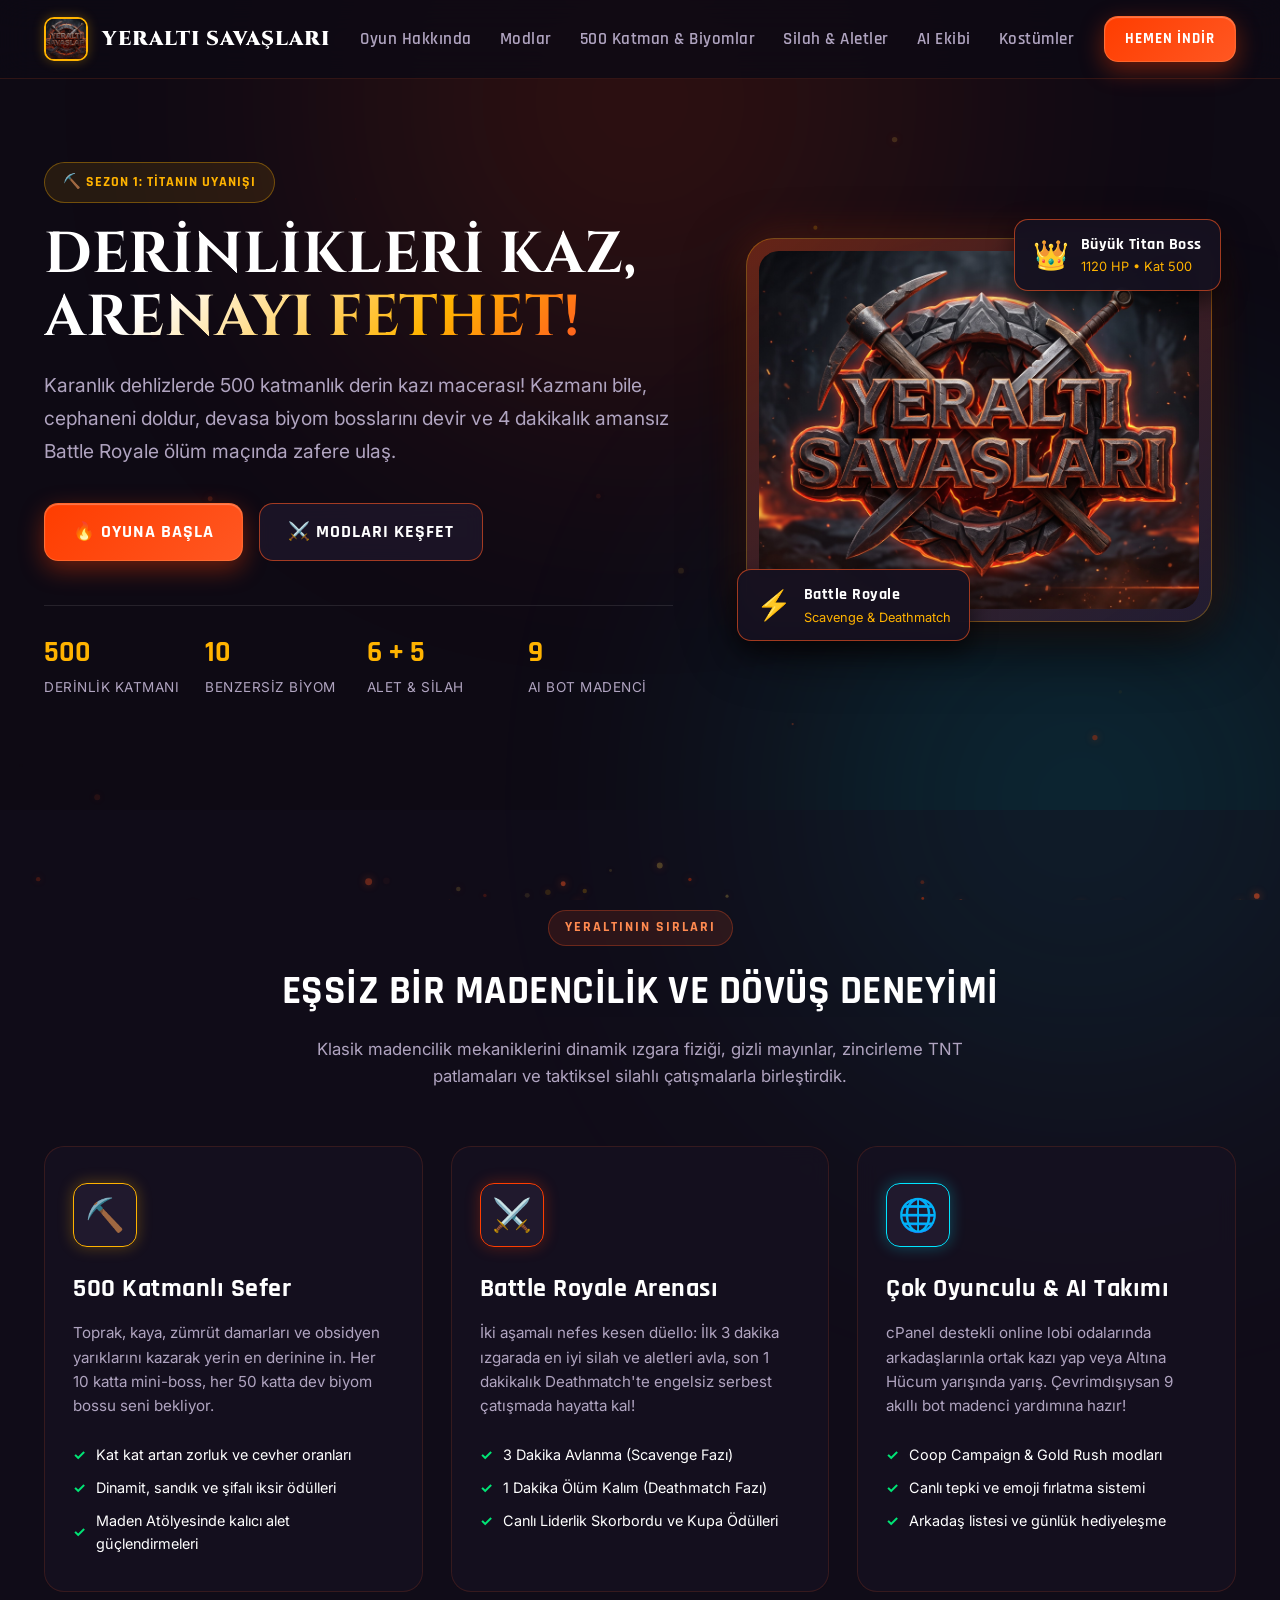
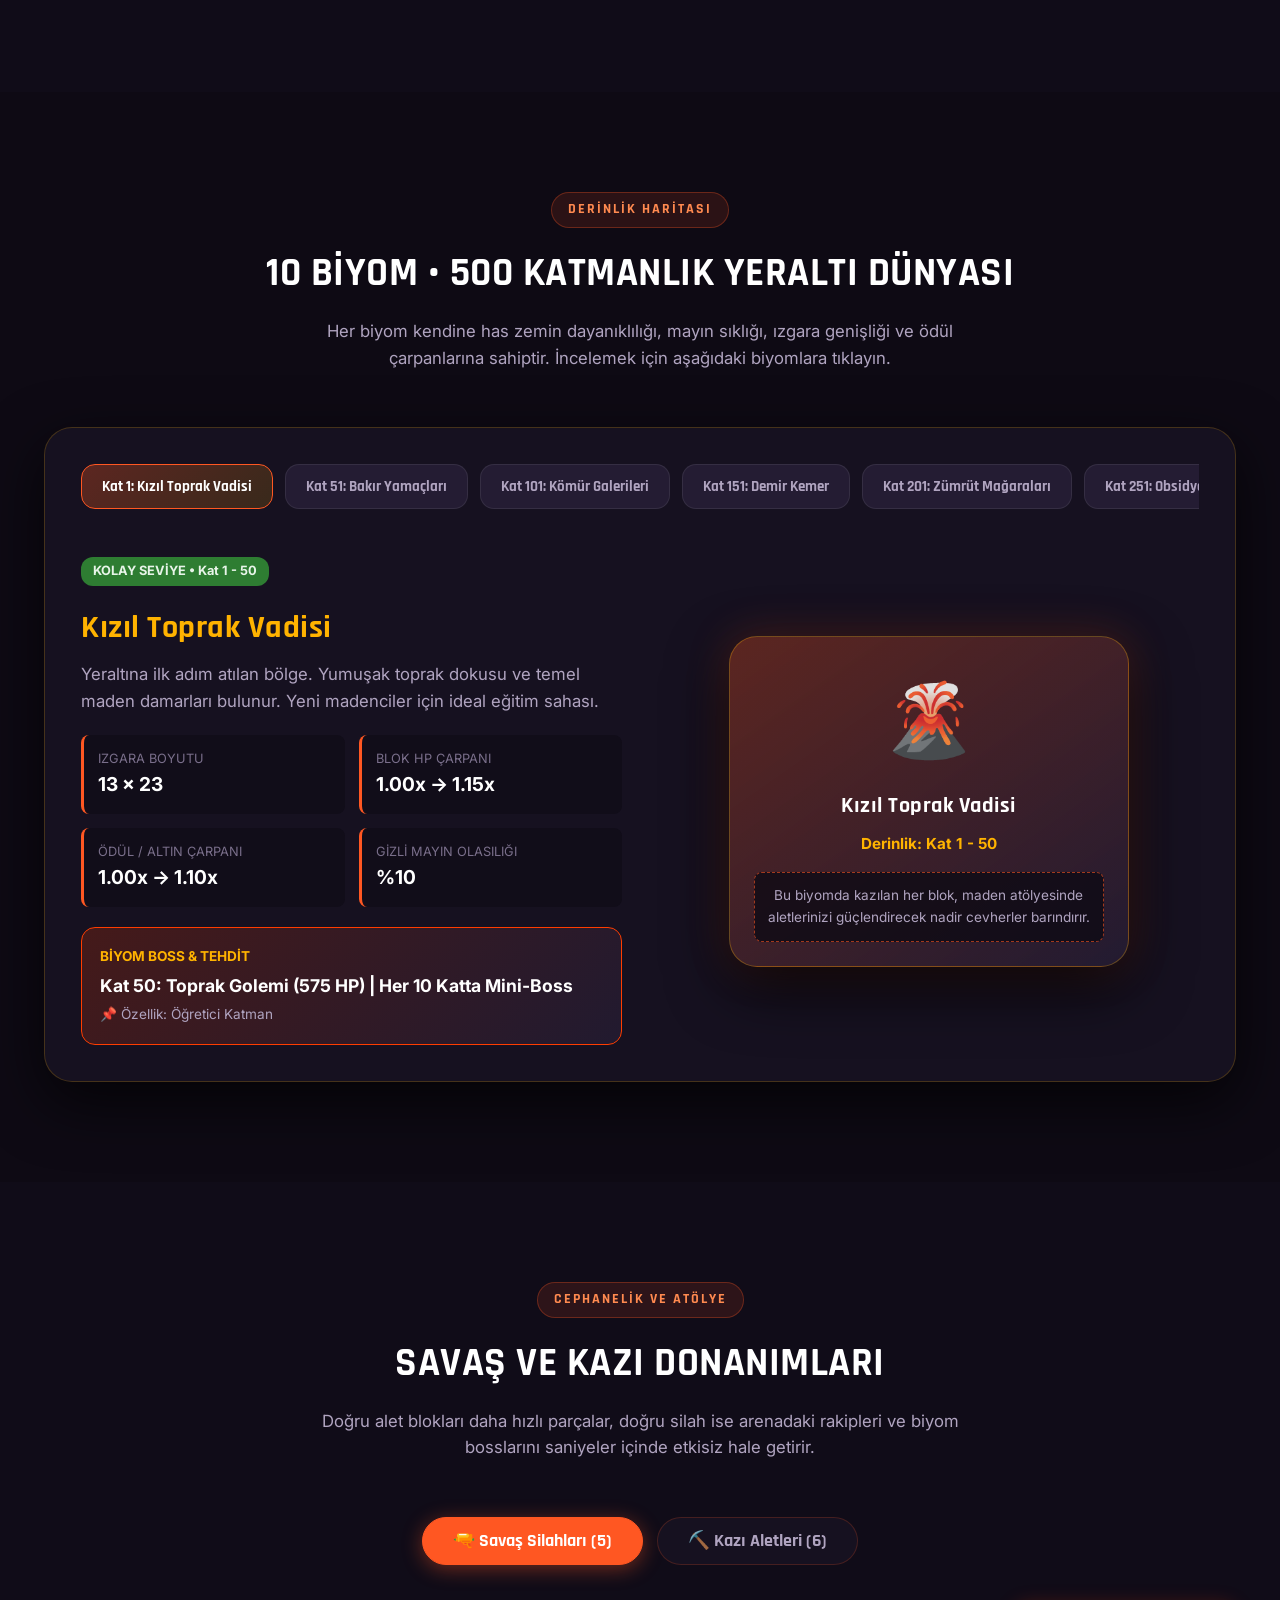
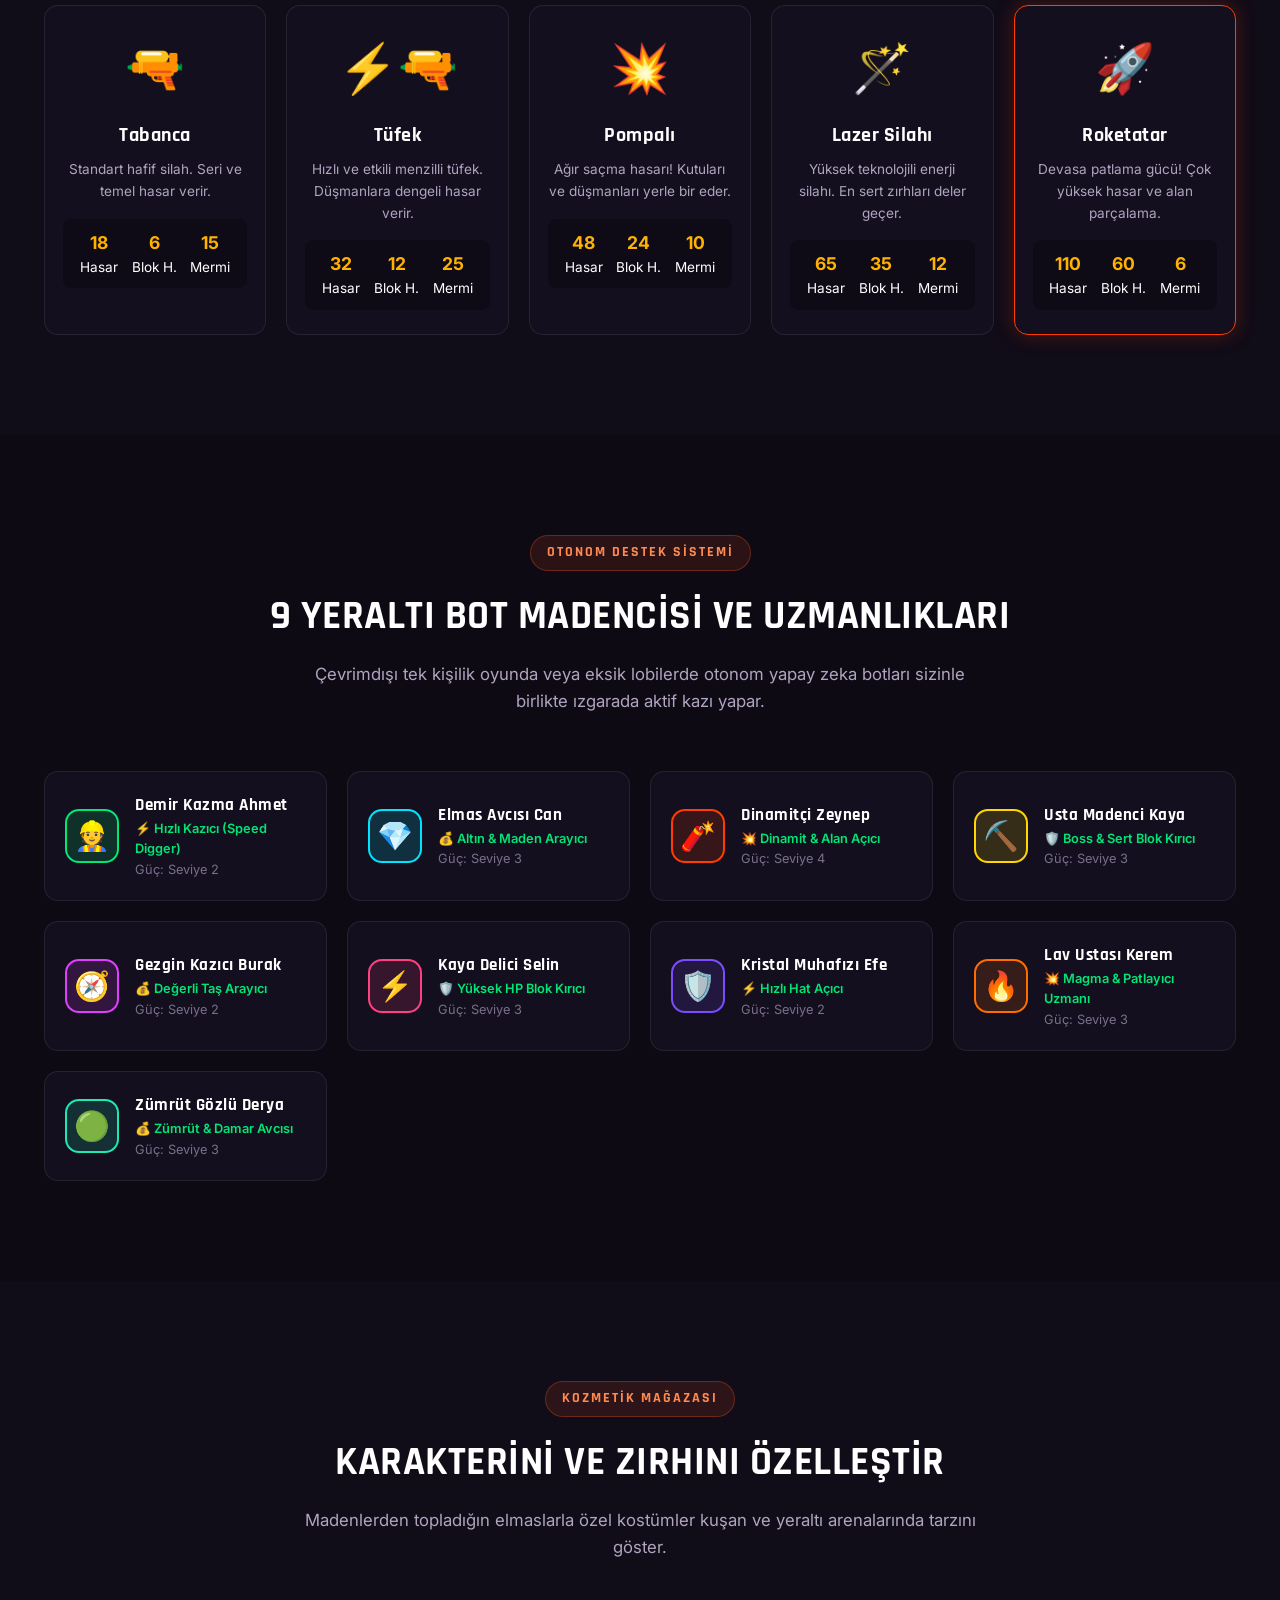
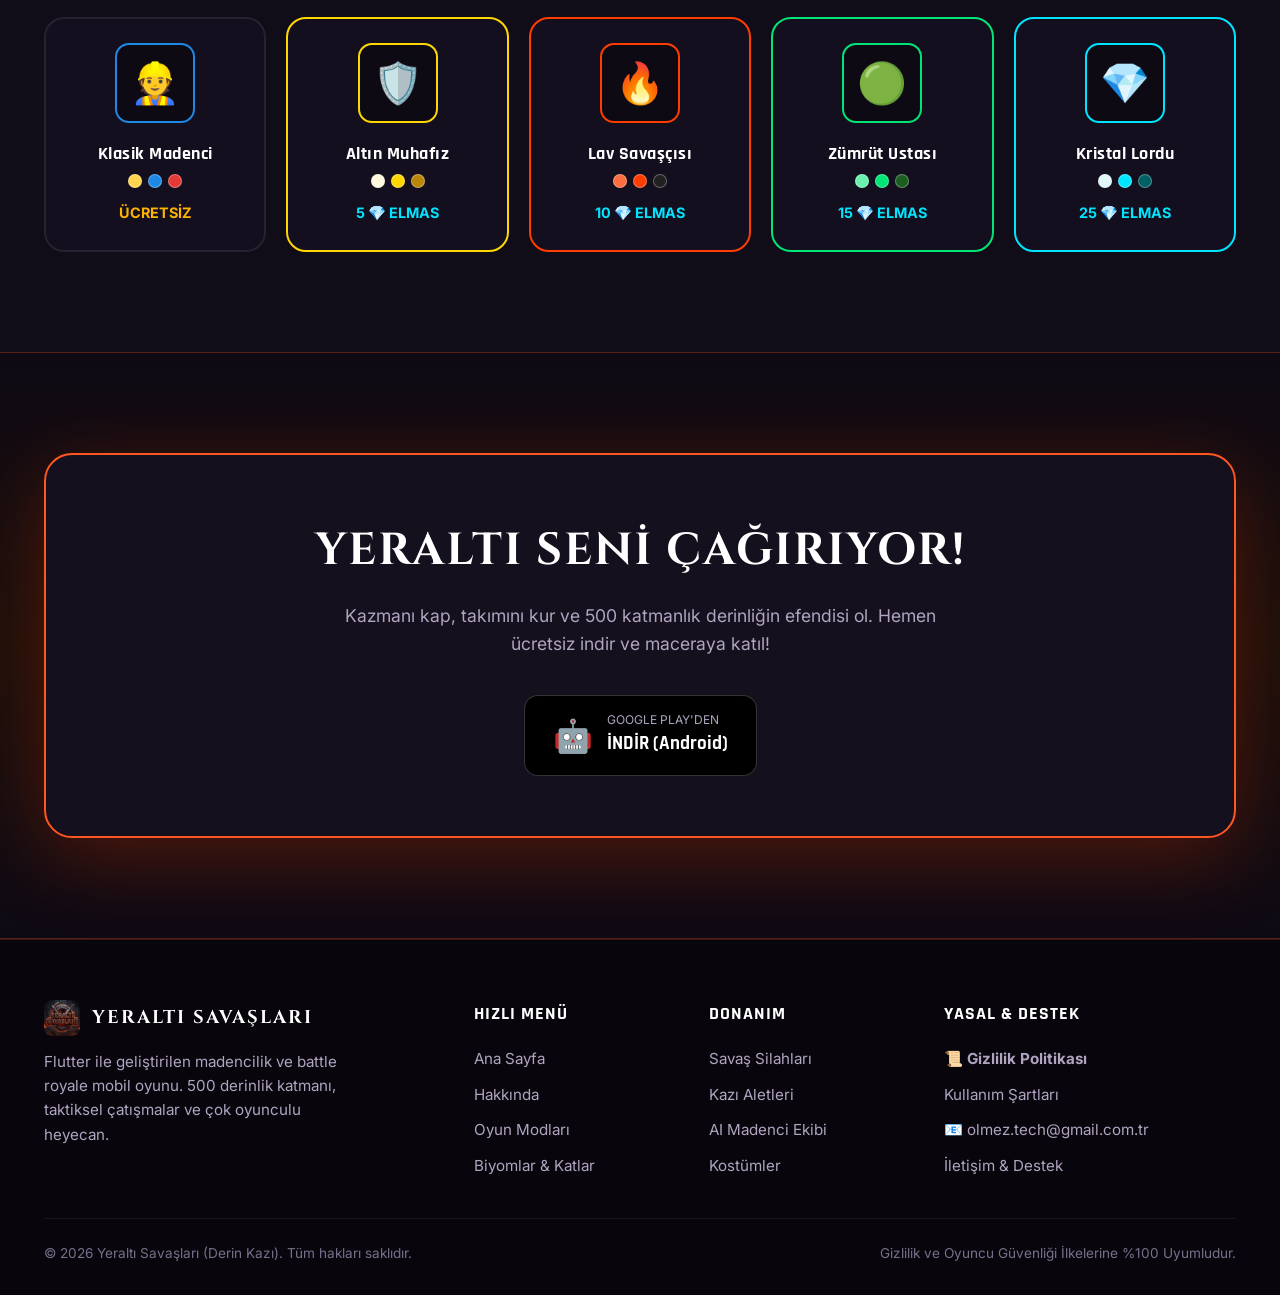
==== yeralti-savaslari-web/index.html @ 3ae0ea33 "feat: proje yapisi guncellendi (app ve web klasorleri eklendi)" ====
﻿<!DOCTYPE html>
<html lang="tr">
<head>
  <meta charset="UTF-8">
  <meta name="viewport" content="width=device-width, initial-scale=1.0">
  <title>Yeraltı Savaşları - Derin Kazı ve Battle Royale Mobil Oyunu</title>
  <meta name="description" content="Yeraltı Savaşları: 500 katmanlı derin madencilik, 10 biyom, ölümcül silahlar, 9 kişilik AI takımı ve Battle Royale arena dövüşü. Hemen keşfet!">
  <meta name="keywords" content="yeraltı savaşları, derin kazı, madencilik oyunu, battle royale mobil, flutter oyun, madenci, titan boss">
  <meta property="og:title" content="Yeraltı Savaşları - Derin Kazı & Battle Royale">
  <meta property="og:description" content="500 katmanlık derin kazı, devasa boss savaşları ve 1v1 Battle Royale heyecanı tek bir oyunda!">
  <meta property="og:image" content="img/logo.jpg">
  <meta property="og:type" content="website">

  <!-- Favicon -->
  <link rel="icon" type="image/jpeg" href="img/logo.jpg">

  <!-- CSS Styles -->
  <link rel="stylesheet" href="css/style.css">
</head>
<body>

  <!-- Kıvılcım & Parçacık Animasyon Canvas -->
  <canvas id="ember-canvas"></canvas>
  <div class="ambient-glow ambient-top"></div>
  <div class="ambient-glow ambient-bottom"></div>

  <!-- =========================================================================
       1. NAVBAR
       ========================================================================= -->
  <header class="navbar">
    <div class="container nav-container">
      <a href="index.html" class="brand">
        <img src="img/logo.jpg" alt="Yeraltı Savaşları Logo" class="brand-logo">
        <span class="brand-name font-game">YERALTI SAVAŞLARI</span>
      </a>

      <ul class="nav-menu">
        <li><a href="#about" class="nav-link">Oyun Hakkında</a></li>
        <li><a href="#modes" class="nav-link">Modlar</a></li>
        <li><a href="#biomes" class="nav-link">500 Katman & Biyomlar</a></li>
        <li><a href="#armory" class="nav-link">Silah & Aletler</a></li>
        <li><a href="#aiteam" class="nav-link">AI Ekibi</a></li>
        <li><a href="#skins" class="nav-link">Kostümler</a></li>


      </ul>

      <div class="nav-cta">
        <a href="#download" class="btn btn-lava" style="padding: 10px 20px; font-size: 0.95rem;">Hemen İndir</a>
        <button class="mobile-toggle" aria-label="Menüyü Aç">☰</button>
      </div>
    </div>
  </header>

  <main>
    <!-- =========================================================================
         2. HERO SECTION
         ========================================================================= -->
    <section class="hero" id="hero">
      <div class="container">
        <div class="hero-grid">
          
          <div class="hero-content">
            <div class="hero-badge">
              <span>⛏️ SEZON 1: TİTANIN UYANIŞI</span>
            </div>
            
            <h1 class="hero-title">
              DERİNLİKLERİ KAZ, <br>
              <span>ARENAYI FETHET!</span>
            </h1>
            
            <p class="hero-desc">
              Karanlık dehlizlerde 500 katmanlık derin kazı macerası! Kazmanı bile, cephaneni doldur, devasa biyom bosslarını devir ve 4 dakikalık amansız Battle Royale ölüm maçında zafere ulaş.
            </p>

            <div class="hero-actions">
              <a href="#download" class="btn btn-lava">
                <span>🔥 OYUNA BAŞLA</span>
              </a>
              <a href="#modes" class="btn btn-outline">
                <span>⚔️ MODLARI KEŞFET</span>
              </a>
            </div>

            <div class="hero-stats">
              <div class="stat-item">
                <div class="stat-num">500</div>
                <div class="stat-label">Derinlik Katmanı</div>
              </div>
              <div class="stat-item">
                <div class="stat-num">10</div>
                <div class="stat-label">Benzersiz Biyom</div>
              </div>
              <div class="stat-item">
                <div class="stat-num">6 + 5</div>
                <div class="stat-label">Alet & Silah</div>
              </div>
              <div class="stat-item">
                <div class="stat-num">9</div>
                <div class="stat-label">AI Bot Madenci</div>
              </div>
            </div>
          </div>

          <div class="hero-visual">
            <div class="visual-frame">
              <img src="img/logo.jpg" alt="Yeraltı Savaşları Resmi Afiş" class="hero-img">
              
              <!-- Yüzen İpuçları / Badge'ler -->
              <div class="floating-badge badge-top-right">
                <div class="floating-icon">👑</div>
                <div class="floating-text">
                  <h4>Büyük Titan Boss</h4>
                  <p>1120 HP • Kat 500</p>
                </div>
              </div>

              <div class="floating-badge badge-bottom-left">
                <div class="floating-icon">⚡</div>
                <div class="floating-text">
                  <h4>Battle Royale</h4>
                  <p>Scavenge & Deathmatch</p>
                </div>
              </div>
            </div>
          </div>

        </div>
      </div>
    </section>

    <!-- =========================================================================
         3. ABOUT / OVERVIEW
         ========================================================================= -->
    <section class="section" id="about" style="background: rgba(22, 17, 32, 0.4);">
      <div class="container">
        <div class="section-header">
          <span class="section-tag">YERALTININ SIRLARI</span>
          <h2 class="section-title">EŞSİZ BİR MADENCİLİK VE DÖVÜŞ DENEYİMİ</h2>
          <p class="section-desc">
            Klasik madencilik mekaniklerini dinamik ızgara fiziği, gizli mayınlar, zincirleme TNT patlamaları ve taktiksel silahlı çatışmalarla birleştirdik.
          </p>
        </div>

        <div class="modes-grid">
          
          <div class="mode-card campaign">
            <div class="mode-icon-box">⛏️</div>
            <h3 class="mode-title">500 Katmanlı Sefer</h3>
            <p class="mode-desc">
              Toprak, kaya, zümrüt damarları ve obsidyen yarıklarını kazarak yerin en derinine in. Her 10 katta mini-boss, her 50 katta dev biyom bossu seni bekliyor.
            </p>
            <ul class="mode-features">
              <li><span>✓</span> Kat kat artan zorluk ve cevher oranları</li>
              <li><span>✓</span> Dinamit, sandık ve şifalı iksir ödülleri</li>
              <li><span>✓</span> Maden Atölyesinde kalıcı alet güçlendirmeleri</li>
            </ul>
          </div>

          <div class="mode-card br">
            <div class="mode-icon-box">⚔️</div>
            <h3 class="mode-title">Battle Royale Arenası</h3>
            <p class="mode-desc">
              İki aşamalı nefes kesen düello: İlk 3 dakika ızgarada en iyi silah ve aletleri avla, son 1 dakikalık Deathmatch'te engelsiz serbest çatışmada hayatta kal!
            </p>
            <ul class="mode-features">
              <li><span>✓</span> 3 Dakika Avlanma (Scavenge Fazı)</li>
              <li><span>✓</span> 1 Dakika Ölüm Kalım (Deathmatch Fazı)</li>
              <li><span>✓</span> Canlı Liderlik Skorbordu ve Kupa Ödülleri</li>
            </ul>
          </div>

          <div class="mode-card coop">
            <div class="mode-icon-box">🌐</div>
            <h3 class="mode-title">Çok Oyunculu & AI Takımı</h3>
            <p class="mode-desc">
              cPanel destekli online lobi odalarında arkadaşlarınla ortak kazı yap veya Altına Hücum yarışında yarış. Çevrimdışıysan 9 akıllı bot madenci yardımına hazır!
            </p>
            <ul class="mode-features">
              <li><span>✓</span> Coop Campaign & Gold Rush modları</li>
              <li><span>✓</span> Canlı tepki ve emoji fırlatma sistemi</li>
              <li><span>✓</span> Arkadaş listesi ve günlük hediyeleşme</li>
            </ul>
          </div>

        </div>
      </div>
    </section>

    <!-- =========================================================================
         4. 500 STAGES & BIOMES SHOWCASE
         ========================================================================= -->
    <section class="section" id="biomes">
      <div class="container">
        <div class="section-header">
          <span class="section-tag">DERİNLİK HARİTASI</span>
          <h2 class="section-title">10 BİYOM • 500 KATMANLIK YERALTI DÜNYASI</h2>
          <p class="section-desc">
            Her biyom kendine has zemin dayanıklılığı, mayın sıklığı, ızgara genişliği ve ödül çarpanlarına sahiptir. İncelemek için aşağıdaki biyomlara tıklayın.
          </p>
        </div>

        <div class="biomes-showcase">
          <!-- Biyom Sekme Butonları (JS ile Doldurulur) -->
          <div class="biomes-nav" id="biomes-nav"></div>

          <!-- Seçili Biyom Detayı (JS ile Doldurulur) -->
          <div class="biome-detail-card" id="biome-detail"></div>
        </div>
      </div>
    </section>

    <!-- =========================================================================
         5. ARMORY & TOOLS (Silahlar ve Kazı Aletleri)
         ========================================================================= -->
    <section class="section" id="armory" style="background: rgba(22, 17, 32, 0.4);">
      <div class="container">
        <div class="section-header">
          <span class="section-tag">CEPHANELİK VE ATÖLYE</span>
          <h2 class="section-title">SAVAŞ VE KAZI DONANIMLARI</h2>
          <p class="section-desc">
            Doğru alet blokları daha hızlı parçalar, doğru silah ise arenadaki rakipleri ve biyom bosslarını saniyeler içinde etkisiz hale getirir.
          </p>
        </div>

        <div class="tabs-switch">
          <button class="switch-btn active" data-target="weapons">🔫 Savaş Silahları (5)</button>
          <button class="switch-btn" data-target="tools">⛏️ Kazı Aletleri (6)</button>
        </div>

        <!-- Silahlar Vitrini -->
        <div class="items-grid" id="weapons-grid">
          
          <div class="item-card">
            <div class="item-emoji">🔫</div>
            <h3 class="item-name">Tabanca</h3>
            <p class="item-desc">Standart hafif silah. Seri ve temel hasar verir.</p>
            <div class="item-specs">
              <div class="spec-col"><strong>18</strong> Hasar</div>
              <div class="spec-col"><strong>6</strong> Blok H.</div>
              <div class="spec-col"><strong>15</strong> Mermi</div>
            </div>
          </div>

          <div class="item-card">
            <div class="item-emoji">⚡🔫</div>
            <h3 class="item-name">Tüfek</h3>
            <p class="item-desc">Hızlı ve etkili menzilli tüfek. Düşmanlara dengeli hasar verir.</p>
            <div class="item-specs">
              <div class="spec-col"><strong>32</strong> Hasar</div>
              <div class="spec-col"><strong>12</strong> Blok H.</div>
              <div class="spec-col"><strong>25</strong> Mermi</div>
            </div>
          </div>

          <div class="item-card">
            <div class="item-emoji">💥</div>
            <h3 class="item-name">Pompalı</h3>
            <p class="item-desc">Ağır saçma hasarı! Kutuları ve düşmanları yerle bir eder.</p>
            <div class="item-specs">
              <div class="spec-col"><strong>48</strong> Hasar</div>
              <div class="spec-col"><strong>24</strong> Blok H.</div>
              <div class="spec-col"><strong>10</strong> Mermi</div>
            </div>
          </div>

          <div class="item-card">
            <div class="item-emoji">🪄</div>
            <h3 class="item-name">Lazer Silahı</h3>
            <p class="item-desc">Yüksek teknolojili enerji silahı. En sert zırhları deler geçer.</p>
            <div class="item-specs">
              <div class="spec-col"><strong>65</strong> Hasar</div>
              <div class="spec-col"><strong>35</strong> Blok H.</div>
              <div class="spec-col"><strong>12</strong> Mermi</div>
            </div>
          </div>

          <div class="item-card" style="border-color: var(--lava-flame); box-shadow: 0 0 20px rgba(255, 61, 0, 0.25);">
            <div class="item-emoji">🚀</div>
            <h3 class="item-name text-lava">Roketatar</h3>
            <p class="item-desc">Devasa patlama gücü! Çok yüksek hasar ve alan parçalama.</p>
            <div class="item-specs">
              <div class="spec-col"><strong class="text-lava">110</strong> Hasar</div>
              <div class="spec-col"><strong>60</strong> Blok H.</div>
              <div class="spec-col"><strong>6</strong> Mermi</div>
            </div>
          </div>

        </div>

        <!-- Aletler Vitrini (Varsayılan Olarak Gizli, JS ile Değişir) -->
        <div class="items-grid" id="tools-grid" style="display: none;">
          
          <div class="item-card">
            <div class="item-emoji">🪛</div>
            <h3 class="item-name">Tornavida</h3>
            <p class="item-desc">Hafif mekanik alet. İnce çatlakları açmak için uygundur.</p>
            <div class="item-specs">
              <div class="spec-col"><strong>4</strong> Blok H.</div>
              <div class="spec-col"><strong>8</strong> PvP H.</div>
            </div>
          </div>

          <div class="item-card">
            <div class="item-emoji">⛏</div>
            <h3 class="item-name">Kürek</h3>
            <p class="item-desc">Toprak katmanlarında hızlı ve seri kazı olanağı sunar.</p>
            <div class="item-specs">
              <div class="spec-col"><strong>7</strong> Blok H.</div>
              <div class="spec-col"><strong>12</strong> PvP H.</div>
            </div>
          </div>

          <div class="item-card">
            <div class="item-emoji">⛏️</div>
            <h3 class="item-name">Kazma</h3>
            <p class="item-desc">Madencinin en sadık dostu. Taş ve maden damarlarında etkilidir.</p>
            <div class="item-specs">
              <div class="spec-col"><strong>10</strong> Blok H.</div>
              <div class="spec-col"><strong>18</strong> PvP H.</div>
            </div>
          </div>

          <div class="item-card">
            <div class="item-emoji">🪓</div>
            <h3 class="item-name">Balta</h3>
            <p class="item-desc">Ağır vuruş momentumu ile sert blokları sarsar.</p>
            <div class="item-specs">
              <div class="spec-col"><strong>8</strong> Blok H.</div>
              <div class="spec-col"><strong>20</strong> PvP H.</div>
            </div>
          </div>

          <div class="item-card">
            <div class="item-emoji">🏏</div>
            <h3 class="item-name">Beyzbol Sopası</h3>
            <p class="item-desc">Düşman madencilere karşı etkili yakın dövüş savunma aleti.</p>
            <div class="item-specs">
              <div class="spec-col"><strong>5</strong> Blok H.</div>
              <div class="spec-col"><strong>22</strong> PvP H.</div>
            </div>
          </div>

          <div class="item-card" style="border-color: var(--cyan-text); box-shadow: 0 0 20px rgba(0, 229, 255, 0.25);">
            <div class="item-emoji">💎</div>
            <h3 class="item-name text-cyan">Elmas Kazma</h3>
            <p class="item-desc">Efsanevi dayanıklılık! Obsidyen ve titan çekirdeklerini parçalar.</p>
            <div class="item-specs">
              <div class="spec-col"><strong class="text-cyan">20</strong> Blok H.</div>
              <div class="spec-col"><strong>30</strong> PvP H.</div>
            </div>
          </div>

        </div>

      </div>
    </section>

    <!-- =========================================================================
         6. AI MINERS TEAM (9 Bot Madenci)
         ========================================================================= -->
    <section class="section" id="aiteam">
      <div class="container">
        <div class="section-header">
          <span class="section-tag">OTONOM DESTEK SİSTEMİ</span>
          <h2 class="section-title">9 YERALTI BOT MADENCİSİ VE UZMANLIKLARI</h2>
          <p class="section-desc">
            Çevrimdışı tek kişilik oyunda veya eksik lobilerde otonom yapay zeka botları sizinle birlikte ızgarada aktif kazı yapar.
          </p>
        </div>

        <div class="ai-team-grid">
          
          <div class="ai-miner-card">
            <div class="miner-avatar" style="background: rgba(0, 230, 118, 0.15); border: 2px solid #00E676;">👷</div>
            <div class="miner-info">
              <h4>Demir Kazma Ahmet</h4>
              <div class="miner-specialty">⚡ Hızlı Kazıcı (Speed Digger)</div>
              <div style="font-size: 0.8rem; color: var(--text-muted);">Güç: Seviye 2</div>
            </div>
          </div>

          <div class="ai-miner-card">
            <div class="miner-avatar" style="background: rgba(0, 229, 255, 0.15); border: 2px solid #00E5FF;">💎</div>
            <div class="miner-info">
              <h4>Elmas Avcısı Can</h4>
              <div class="miner-specialty">💰 Altın & Maden Arayıcı</div>
              <div style="font-size: 0.8rem; color: var(--text-muted);">Güç: Seviye 3</div>
            </div>
          </div>

          <div class="ai-miner-card">
            <div class="miner-avatar" style="background: rgba(255, 61, 0, 0.15); border: 2px solid #FF3D00;">🧨</div>
            <div class="miner-info">
              <h4>Dinamitçi Zeynep</h4>
              <div class="miner-specialty">💥 Dinamit & Alan Açıcı</div>
              <div style="font-size: 0.8rem; color: var(--text-muted);">Güç: Seviye 4</div>
            </div>
          </div>

          <div class="ai-miner-card">
            <div class="miner-avatar" style="background: rgba(255, 214, 0, 0.15); border: 2px solid #FFD600;">⛏️</div>
            <div class="miner-info">
              <h4>Usta Madenci Kaya</h4>
              <div class="miner-specialty">🛡️ Boss & Sert Blok Kırıcı</div>
              <div style="font-size: 0.8rem; color: var(--text-muted);">Güç: Seviye 3</div>
            </div>
          </div>

          <div class="ai-miner-card">
            <div class="miner-avatar" style="background: rgba(224, 64, 251, 0.15); border: 2px solid #E040FB;">🧭</div>
            <div class="miner-info">
              <h4>Gezgin Kazıcı Burak</h4>
              <div class="miner-specialty">💰 Değerli Taş Arayıcı</div>
              <div style="font-size: 0.8rem; color: var(--text-muted);">Güç: Seviye 2</div>
            </div>
          </div>

          <div class="ai-miner-card">
            <div class="miner-avatar" style="background: rgba(255, 64, 129, 0.15); border: 2px solid #FF4081;">⚡</div>
            <div class="miner-info">
              <h4>Kaya Delici Selin</h4>
              <div class="miner-specialty">🛡️ Yüksek HP Blok Kırıcı</div>
              <div style="font-size: 0.8rem; color: var(--text-muted);">Güç: Seviye 3</div>
            </div>
          </div>

          <div class="ai-miner-card">
            <div class="miner-avatar" style="background: rgba(124, 77, 255, 0.15); border: 2px solid #7C4DFF;">🛡️</div>
            <div class="miner-info">
              <h4>Kristal Muhafızı Efe</h4>
              <div class="miner-specialty">⚡ Hızlı Hat Açıcı</div>
              <div style="font-size: 0.8rem; color: var(--text-muted);">Güç: Seviye 2</div>
            </div>
          </div>

          <div class="ai-miner-card">
            <div class="miner-avatar" style="background: rgba(255, 109, 0, 0.15); border: 2px solid #FF6D00;">🔥</div>
            <div class="miner-info">
              <h4>Lav Ustası Kerem</h4>
              <div class="miner-specialty">💥 Magma & Patlayıcı Uzmanı</div>
              <div style="font-size: 0.8rem; color: var(--text-muted);">Güç: Seviye 3</div>
            </div>
          </div>

          <div class="ai-miner-card">
            <div class="miner-avatar" style="background: rgba(29, 233, 182, 0.15); border: 2px solid #1DE9B6;">🟢</div>
            <div class="miner-info">
              <h4>Zümrüt Gözlü Derya</h4>
              <div class="miner-specialty">💰 Zümrüt & Damar Avcısı</div>
              <div style="font-size: 0.8rem; color: var(--text-muted);">Güç: Seviye 3</div>
            </div>
          </div>

        </div>
      </div>
    </section>

    <!-- =========================================================================
         7. SKINS / COSMETICS
         ========================================================================= -->
    <section class="section" id="skins" style="background: rgba(22, 17, 32, 0.4);">
      <div class="container">
        <div class="section-header">
          <span class="section-tag">KOZMETİK MAĞAZASI</span>
          <h2 class="section-title">KARAKTERİNİ VE ZIRHINI ÖZELLEŞTİR</h2>
          <p class="section-desc">
            Madenlerden topladığın elmaslarla özel kostümler kuşan ve yeraltı arenalarında tarzını göster.
          </p>
        </div>

        <div class="skins-grid">
          
          <div class="skin-card">
            <div class="skin-preview-box" style="border: 2px solid #1E88E5;">👷</div>
            <h4 style="font-size: 1.15rem; color: #FFFFFF; margin-bottom: 6px;">Klasik Madenci</h4>
            <div class="skin-colors">
              <div class="color-dot" style="background: #FFD54F;" title="Kask"></div>
              <div class="color-dot" style="background: #1E88E5;" title="Gömlek"></div>
              <div class="color-dot" style="background: #E53935;" title="Pantolon"></div>
            </div>
            <span class="text-gold" style="font-weight: bold; font-size: 0.9rem;">ÜCRETSİZ</span>
          </div>

          <div class="skin-card" style="border-color: #FFD700;">
            <div class="skin-preview-box" style="border: 2px solid #FFD700;">🛡️</div>
            <h4 style="font-size: 1.15rem; color: #FFFFFF; margin-bottom: 6px;">Altın Muhafız</h4>
            <div class="skin-colors">
              <div class="color-dot" style="background: #FFF8DC;" title="Kask"></div>
              <div class="color-dot" style="background: #FFD700;" title="Gömlek"></div>
              <div class="color-dot" style="background: #B8860B;" title="Pantolon"></div>
            </div>
            <span class="text-cyan" style="font-weight: bold; font-size: 0.9rem;">5 💎 ELMAS</span>
          </div>

          <div class="skin-card" style="border-color: #FF3D00;">
            <div class="skin-preview-box" style="border: 2px solid #FF3D00;">🔥</div>
            <h4 style="font-size: 1.15rem; color: #FFFFFF; margin-bottom: 6px;">Lav Savaşçısı</h4>
            <div class="skin-colors">
              <div class="color-dot" style="background: #FF6E40;" title="Kask"></div>
              <div class="color-dot" style="background: #FF3D00;" title="Gömlek"></div>
              <div class="color-dot" style="background: #212121;" title="Pantolon"></div>
            </div>
            <span class="text-cyan" style="font-weight: bold; font-size: 0.9rem;">10 💎 ELMAS</span>
          </div>

          <div class="skin-card" style="border-color: #00E676;">
            <div class="skin-preview-box" style="border: 2px solid #00E676;">🟢</div>
            <h4 style="font-size: 1.15rem; color: #FFFFFF; margin-bottom: 6px;">Zümrüt Ustası</h4>
            <div class="skin-colors">
              <div class="color-dot" style="background: #69F0AE;" title="Kask"></div>
              <div class="color-dot" style="background: #00E676;" title="Gömlek"></div>
              <div class="color-dot" style="background: #1B5E20;" title="Pantolon"></div>
            </div>
            <span class="text-cyan" style="font-weight: bold; font-size: 0.9rem;">15 💎 ELMAS</span>
          </div>

          <div class="skin-card" style="border-color: #00E5FF;">
            <div class="skin-preview-box" style="border: 2px solid #00E5FF;">💎</div>
            <h4 style="font-size: 1.15rem; color: #FFFFFF; margin-bottom: 6px;">Kristal Lordu</h4>
            <div class="skin-colors">
              <div class="color-dot" style="background: #E0F7FA;" title="Kask"></div>
              <div class="color-dot" style="background: #00E5FF;" title="Gömlek"></div>
              <div class="color-dot" style="background: #006064;" title="Pantolon"></div>
            </div>
            <span class="text-cyan" style="font-weight: bold; font-size: 0.9rem;">25 💎 ELMAS</span>
          </div>

        </div>
      </div>
    </section>

    

    <!-- =========================================================================
         9. DOWNLOAD CALL TO ACTION
         ========================================================================= -->
    <section class="section download-section" id="download">
      <div class="container">
        <div class="download-box">
          <h2 class="download-title font-game">YERALTI SENİ ÇAĞIRIYOR!</h2>
          <p class="download-desc">
            Kazmanı kap, takımını kur ve 500 katmanlık derinliğin efendisi ol. Hemen ücretsiz indir ve maceraya katıl!
          </p>
          
          <div class="app-buttons">
            <a href="#" class="app-btn">
              <div class="app-btn-icon">🤖</div>
              <div class="app-btn-text">
                <span>Google Play'den</span>
                <strong>İNDİR (Android)</strong>
              </div>
            </a>

            

            
          </div>
        </div>
      </div>
    </section>
  </main>

  <!-- =========================================================================
       10. FOOTER
       ========================================================================= -->
  <footer class="footer">
    <div class="container">
      <div class="footer-grid">
        
        <div class="footer-brand">
          <div style="display: flex; align-items: center; gap: 12px;">
            <img src="img/logo.jpg" alt="Logo" style="width: 36px; height: 36px; border-radius: 8px;">
            <span class="font-game" style="font-size: 1.15rem; color: #FFFFFF; font-weight: bold;">YERALTI SAVAŞLARI</span>
          </div>
          <p>
            Flutter ile geliştirilen madencilik ve battle royale mobil oyunu. 500 derinlik katmanı, taktiksel çatışmalar ve çok oyunculu heyecan.
          </p>
        </div>

        <div class="footer-col">
          <h4>Hızlı Menü</h4>
          <ul class="footer-links">
            <li><a href="#hero">Ana Sayfa</a></li>
            <li><a href="#about">Hakkında</a></li>
            <li><a href="#modes">Oyun Modları</a></li>
            <li><a href="#biomes">Biyomlar & Katlar</a></li>
          </ul>
        </div>

        <div class="footer-col">
          <h4>Donanım</h4>
          <ul class="footer-links">
            <li><a href="#armory">Savaş Silahları</a></li>
            <li><a href="#armory">Kazı Aletleri</a></li>
            <li><a href="#aiteam">AI Madenci Ekibi</a></li>
            <li><a href="#skins">Kostümler</a></li>
          </ul>
        </div>

        <div class="footer-col">
          <h4>Yasal & Destek</h4>
          <ul class="footer-links">
            <li><a href="gizlilik-politikasi.html" class="text-gold" style="font-weight: bold;">📜 Gizlilik Politikası</a></li>
            <li><a href="gizlilik-politikasi.html#terms">Kullanım Şartları</a></li>
            <li><a href="mailto:olmez.tech@gmail.com.tr">📧 olmez.tech@gmail.com.tr</a></li>
            <li><a href="gizlilik-politikasi.html#contact">İletişim & Destek</a></li>
          </ul>
        </div>

      </div>

      <div class="footer-bottom">
        <div>© 2026 Yeraltı Savaşları (Derin Kazı). Tüm hakları saklıdır.</div>
        <div>Gizlilik ve Oyuncu Güvenliği İlkelerine %100 Uyumludur.</div>
      </div>
    </div>
  </footer>

  <!-- Scripts -->
  <script src="js/main.js"></script>
</body>
</html>
---- yeralti-savaslari-web/css/style.css ----
﻿/* ==========================================================================
   YERALTI SAVAŞLARI - RESMİ WEB SİTESİ STİL DOSYASI
   Tema: Volkanik Obsidyen, Akkor Lav Turuncusu, Dövme Çelik & Antik Altın
   ========================================================================== */

@import url('https://fonts.googleapis.com/css2?family=Cinzel:wght@700;900&family=Rajdhani:wght@500;600;700&family=Inter:wght@300;400;500;600;700&display=swap');

:root {
  /* Renk Paleti (Uygulama AppColors ile %100 Birebir) */
  --bg-obsidian: #0E0A14;
  --bg-hud: #161120;
  --bg-shop: #1B1426;
  --bg-box: #241C33;
  --bg-card: rgba(22, 17, 32, 0.85);

  --lava-orange: #FF5722;
  --lava-flame: #FF3D00;
  --lava-glow: #FF8A50;
  --reset-red: #FF2A00;

  --gold-text: #FFB300;
  --gold-ore: #FFD54F;
  --gold-shadow: rgba(255, 179, 0, 0.3);

  --steel-light: #CFD8DC;
  --steel-gray: #78909C;

  --neon-green: #00E676;
  --neon-green-accent: #69F0AE;
  --cyan-text: #00E5FF;

  --soil-ground: #6E3214;
  --tile-frame: #421515;
  --tile-rock: #5A2210;

  --text-primary: #FFFFFF;
  --text-secondary: #B0A4C0;
  --text-muted: #7A6F8B;

  --border-subtle: rgba(255, 87, 34, 0.2);
  --border-glow: rgba(255, 87, 34, 0.6);

  --font-title: 'Cinzel', serif;
  --font-heading: 'Rajdhani', sans-serif;
  --font-body: 'Inter', sans-serif;

  --radius-sm: 8px;
  --radius-md: 14px;
  --radius-lg: 20px;
  --radius-xl: 28px;

  --transition-fast: 0.2s ease;
  --transition-normal: 0.35s cubic-bezier(0.16, 1, 0.3, 1);
}

/* --------------------------------------------------------------------------
   Reset & Base
   -------------------------------------------------------------------------- */
* {
  margin: 0;
  padding: 0;
  box-sizing: border-box;
}

html {
  scroll-behavior: smooth;
  font-size: 16px;
}

body {
  background-color: var(--bg-obsidian);
  color: var(--text-primary);
  font-family: var(--font-body);
  line-height: 1.6;
  overflow-x: hidden;
  position: relative;
  min-height: 100vh;
}

/* Arka Plan Efekti */
#ember-canvas {
  position: fixed;
  top: 0;
  left: 0;
  width: 100%;
  height: 100%;
  pointer-events: none;
  z-index: 1;
  opacity: 0.6;
}

.ambient-glow {
  position: fixed;
  width: 600px;
  height: 600px;
  border-radius: 50%;
  filter: blur(140px);
  pointer-events: none;
  z-index: 0;
  opacity: 0.15;
}

.ambient-top {
  top: -200px;
  left: 50%;
  transform: translateX(-50%);
  background: var(--lava-flame);
}

.ambient-bottom {
  bottom: -200px;
  right: -100px;
  background: var(--cyan-text);
}

/* --------------------------------------------------------------------------
   Typography & Utilities
   -------------------------------------------------------------------------- */
h1, h2, h3, h4, h5, h6 {
  font-family: var(--font-heading);
  letter-spacing: 0.5px;
  font-weight: 700;
}

.font-game {
  font-family: var(--font-title);
  letter-spacing: 2px;
}

.text-gold { color: var(--gold-text); }
.text-lava { color: var(--lava-orange); }
.text-cyan { color: var(--cyan-text); }
.text-green { color: var(--neon-green); }

.glow-text-gold {
  text-shadow: 0 0 16px rgba(255, 179, 0, 0.5), 0 0 30px rgba(255, 179, 0, 0.2);
}

.glow-text-lava {
  text-shadow: 0 0 16px rgba(255, 87, 34, 0.6), 0 0 35px rgba(255, 61, 0, 0.3);
}

.container {
  max-width: 1240px;
  margin: 0 auto;
  padding: 0 24px;
  position: relative;
  z-index: 2;
}

.section {
  padding: 100px 0;
  position: relative;
}

.section-header {
  text-align: center;
  margin-bottom: 56px;
}

.section-tag {
  display: inline-block;
  font-family: var(--font-heading);
  font-size: 0.85rem;
  font-weight: 700;
  letter-spacing: 2px;
  text-transform: uppercase;
  color: var(--lava-glow);
  background: rgba(255, 87, 34, 0.12);
  border: 1px solid rgba(255, 87, 34, 0.3);
  padding: 6px 16px;
  border-radius: 20px;
  margin-bottom: 14px;
}

.section-title {
  font-size: 2.5rem;
  font-family: var(--font-heading);
  text-transform: uppercase;
  color: #FFFFFF;
  margin-bottom: 12px;
}

.section-desc {
  color: var(--text-secondary);
  max-width: 680px;
  margin: 0 auto;
  font-size: 1.05rem;
}

/* --------------------------------------------------------------------------
   Buttons
   -------------------------------------------------------------------------- */
.btn {
  display: inline-flex;
  align-items: center;
  justify-content: center;
  gap: 10px;
  font-family: var(--font-heading);
  font-size: 1.1rem;
  font-weight: 700;
  letter-spacing: 1px;
  text-transform: uppercase;
  padding: 14px 28px;
  border-radius: var(--radius-md);
  text-decoration: none;
  cursor: pointer;
  transition: var(--transition-normal);
  border: none;
  position: relative;
  overflow: hidden;
}

.btn-lava {
  background: linear-gradient(135deg, var(--lava-flame), var(--lava-orange));
  color: #FFFFFF;
  box-shadow: 0 8px 25px rgba(255, 61, 0, 0.4), inset 0 1px 1px rgba(255, 255, 255, 0.3);
  border: 1px solid rgba(255, 138, 80, 0.5);
}

.btn-lava:hover {
  transform: translateY(-3px) scale(1.02);
  box-shadow: 0 12px 35px rgba(255, 61, 0, 0.6), inset 0 1px 1px rgba(255, 255, 255, 0.5);
}

.btn-gold {
  background: linear-gradient(135deg, #FFB300, #FF8F00);
  color: #120A00;
  box-shadow: 0 8px 25px rgba(255, 179, 0, 0.35);
  font-weight: 800;
}

.btn-gold:hover {
  transform: translateY(-3px) scale(1.02);
  box-shadow: 0 12px 35px rgba(255, 179, 0, 0.55);
}

.btn-outline {
  background: rgba(36, 28, 51, 0.6);
  border: 1px solid var(--border-glow);
  color: #FFFFFF;
  backdrop-filter: blur(10px);
}

.btn-outline:hover {
  background: rgba(255, 87, 34, 0.15);
  border-color: var(--lava-orange);
  transform: translateY(-3px);
  color: var(--lava-glow);
}

/* --------------------------------------------------------------------------
   Navbar
   -------------------------------------------------------------------------- */
.navbar {
  position: fixed;
  top: 0;
  left: 0;
  width: 100%;
  background: rgba(14, 10, 20, 0.85);
  backdrop-filter: blur(16px);
  border-bottom: 1px solid rgba(255, 87, 34, 0.15);
  z-index: 1000;
  transition: var(--transition-normal);
}

.navbar.scrolled {
  background: rgba(14, 10, 20, 0.96);
  box-shadow: 0 10px 30px rgba(0, 0, 0, 0.6);
  border-bottom-color: rgba(255, 87, 34, 0.3);
}

.nav-container {
  display: flex;
  align-items: center;
  justify-content: space-between;
  height: 78px;
}

.brand {
  display: flex;
  align-items: center;
  gap: 14px;
  text-decoration: none;
}

.brand-logo {
  width: 44px;
  height: 44px;
  border-radius: 10px;
  object-fit: cover;
  border: 2px solid var(--gold-text);
  box-shadow: 0 0 12px var(--gold-shadow);
}

.brand-name {
  font-family: var(--font-title);
  font-size: 1.25rem;
  color: #FFFFFF;
  font-weight: 900;
  letter-spacing: 1px;
}

.nav-menu {
  display: flex;
  align-items: center;
  list-style: none;
  gap: 28px;
}

.nav-link {
  color: var(--text-secondary);
  text-decoration: none;
  font-family: var(--font-heading);
  font-size: 1.05rem;
  font-weight: 600;
  letter-spacing: 0.5px;
  transition: var(--transition-fast);
  position: relative;
}

.nav-link:hover, .nav-link.active {
  color: var(--gold-text);
}

.nav-link::after {
  content: '';
  position: absolute;
  bottom: -6px;
  left: 0;
  width: 0;
  height: 2px;
  background: var(--lava-orange);
  transition: var(--transition-fast);
}

.nav-link:hover::after, .nav-link.active::after {
  width: 100%;
}

.nav-cta {
  display: flex;
  align-items: center;
  gap: 12px;
}

.mobile-toggle {
  display: none;
  background: none;
  border: none;
  color: var(--text-primary);
  font-size: 1.8rem;
  cursor: pointer;
}

/* --------------------------------------------------------------------------
   Hero Section
   -------------------------------------------------------------------------- */
.hero {
  padding-top: 150px;
  padding-bottom: 100px;
  position: relative;
  min-height: 90vh;
  display: flex;
  align-items: center;
}

.hero-grid {
  display: grid;
  grid-template-columns: 1.1fr 0.9fr;
  gap: 48px;
  align-items: center;
}

.hero-badge {
  display: inline-flex;
  align-items: center;
  gap: 8px;
  background: rgba(255, 179, 0, 0.1);
  border: 1px solid rgba(255, 179, 0, 0.35);
  color: var(--gold-text);
  padding: 8px 18px;
  border-radius: 30px;
  font-size: 0.9rem;
  font-weight: 700;
  font-family: var(--font-heading);
  letter-spacing: 1px;
  margin-bottom: 20px;
}

.hero-title {
  font-size: 3.6rem;
  line-height: 1.1;
  margin-bottom: 20px;
  font-family: var(--font-title);
  text-transform: uppercase;
}

.hero-title span {
  background: linear-gradient(135deg, #FFFFFF 20%, var(--gold-text) 70%, var(--lava-orange) 100%);
  -webkit-background-clip: text;
  -webkit-text-fill-color: transparent;
}

.hero-desc {
  font-size: 1.2rem;
  color: var(--text-secondary);
  margin-bottom: 36px;
  line-height: 1.7;
}

.hero-actions {
  display: flex;
  flex-wrap: wrap;
  gap: 16px;
  margin-bottom: 44px;
}

.hero-stats {
  display: grid;
  grid-template-columns: repeat(4, 1fr);
  gap: 16px;
  padding-top: 24px;
  border-top: 1px solid rgba(255, 255, 255, 0.1);
}

.stat-item {
  text-align: left;
}

.stat-num {
  font-size: 1.8rem;
  font-family: var(--font-heading);
  font-weight: 800;
  color: var(--gold-text);
}

.stat-label {
  font-size: 0.85rem;
  color: var(--text-secondary);
  text-transform: uppercase;
  letter-spacing: 0.5px;
}

.hero-visual {
  position: relative;
  display: flex;
  justify-content: center;
  align-items: center;
}

.visual-frame {
  position: relative;
  border-radius: var(--radius-xl);
  padding: 12px;
  background: linear-gradient(145deg, rgba(255, 87, 34, 0.3), rgba(36, 28, 51, 0.9));
  box-shadow: 0 20px 60px rgba(0, 0, 0, 0.8), 0 0 40px rgba(255, 87, 34, 0.25);
  border: 1px solid rgba(255, 179, 0, 0.3);
}

.hero-img {
  width: 100%;
  max-width: 440px;
  border-radius: var(--radius-lg);
  display: block;
  object-fit: cover;
}

.floating-badge {
  position: absolute;
  padding: 12px 18px;
  background: rgba(22, 17, 32, 0.95);
  backdrop-filter: blur(12px);
  border-radius: var(--radius-md);
  border: 1px solid var(--border-glow);
  box-shadow: 0 10px 25px rgba(0, 0, 0, 0.6);
  display: flex;
  align-items: center;
  gap: 12px;
  animation: float 4s ease-in-out infinite;
}

.badge-top-right {
  top: -20px;
  right: -10px;
}

.badge-bottom-left {
  bottom: -20px;
  left: -10px;
  animation-delay: 2s;
}

.floating-icon {
  font-size: 1.8rem;
}

.floating-text h4 {
  font-size: 1rem;
  color: #FFFFFF;
}

.floating-text p {
  font-size: 0.8rem;
  color: var(--gold-text);
}

@keyframes float {
  0%, 100% { transform: translateY(0); }
  50% { transform: translateY(-10px); }
}

/* --------------------------------------------------------------------------
   Game Modes Section
   -------------------------------------------------------------------------- */
.modes-grid {
  display: grid;
  grid-template-columns: repeat(auto-fit, minmax(340px, 1fr));
  gap: 28px;
}

.mode-card {
  background: var(--bg-card);
  border: 1px solid rgba(255, 87, 34, 0.15);
  border-radius: var(--radius-lg);
  padding: 36px 28px;
  position: relative;
  overflow: hidden;
  transition: var(--transition-normal);
  backdrop-filter: blur(10px);
}

.mode-card:hover {
  transform: translateY(-8px);
  border-color: var(--lava-orange);
  box-shadow: 0 16px 40px rgba(0, 0, 0, 0.6), 0 0 25px rgba(255, 87, 34, 0.2);
}

.mode-icon-box {
  width: 64px;
  height: 64px;
  border-radius: var(--radius-md);
  display: flex;
  align-items: center;
  justify-content: center;
  font-size: 2rem;
  margin-bottom: 22px;
  background: rgba(36, 28, 51, 0.8);
  border: 1px solid var(--border-glow);
}

.mode-card.br .mode-icon-box { border-color: var(--lava-flame); box-shadow: 0 0 15px rgba(255, 61, 0, 0.3); }
.mode-card.campaign .mode-icon-box { border-color: var(--gold-text); box-shadow: 0 0 15px var(--gold-shadow); }
.mode-card.coop .mode-icon-box { border-color: var(--cyan-text); box-shadow: 0 0 15px rgba(0, 229, 255, 0.3); }

.mode-title {
  font-size: 1.6rem;
  margin-bottom: 12px;
  color: #FFFFFF;
}

.mode-desc {
  color: var(--text-secondary);
  font-size: 0.95rem;
  margin-bottom: 24px;
}

.mode-features {
  list-style: none;
  display: flex;
  flex-direction: column;
  gap: 10px;
}

.mode-features li {
  display: flex;
  align-items: center;
  gap: 10px;
  font-size: 0.9rem;
  color: var(--text-primary);
}

.mode-features li span {
  color: var(--neon-green);
  font-weight: bold;
}

/* --------------------------------------------------------------------------
   Biomes & Stages Section (500 Katman Keşfi)
   -------------------------------------------------------------------------- */
.biomes-showcase {
  background: var(--bg-hud);
  border: 1px solid rgba(255, 179, 0, 0.2);
  border-radius: var(--radius-xl);
  padding: 36px;
  box-shadow: 0 20px 60px rgba(0, 0, 0, 0.7);
}

.biomes-nav {
  display: flex;
  overflow-x: auto;
  gap: 12px;
  padding-bottom: 16px;
  margin-bottom: 32px;
  scrollbar-width: thin;
  scrollbar-color: var(--lava-orange) var(--bg-box);
}

.biome-tab-btn {
  background: var(--bg-box);
  border: 1px solid rgba(255, 255, 255, 0.08);
  color: var(--text-secondary);
  padding: 12px 20px;
  border-radius: var(--radius-md);
  font-family: var(--font-heading);
  font-size: 0.95rem;
  font-weight: 700;
  cursor: pointer;
  white-space: nowrap;
  transition: var(--transition-fast);
}

.biome-tab-btn:hover, .biome-tab-btn.active {
  background: linear-gradient(135deg, rgba(255, 87, 34, 0.3), rgba(255, 179, 0, 0.15));
  border-color: var(--lava-orange);
  color: #FFFFFF;
}

.biome-detail-card {
  display: grid;
  grid-template-columns: 1fr 1fr;
  gap: 36px;
  align-items: center;
}

.biome-info h3 {
  font-size: 2rem;
  color: var(--gold-text);
  margin-bottom: 8px;
}

.biome-badge {
  display: inline-block;
  padding: 4px 12px;
  border-radius: 12px;
  font-size: 0.8rem;
  font-weight: bold;
  margin-bottom: 16px;
}

.tier-easy { background: #2E7D32; color: #E8F5E9; }
.tier-medium { background: #EF6C00; color: #FFF3E0; }
.tier-hard { background: #C62828; color: #FFEBEE; }
.tier-expert { background: #6A1B9A; color: #F3E5F5; }
.tier-chaos { background: #D50000; color: #FFEBEE; box-shadow: 0 0 10px rgba(213, 0, 0, 0.5); }

.biome-stats-grid {
  display: grid;
  grid-template-columns: repeat(2, 1fr);
  gap: 14px;
  margin: 20px 0;
}

.biome-stat-box {
  background: rgba(14, 10, 20, 0.6);
  padding: 14px;
  border-radius: var(--radius-sm);
  border-left: 3px solid var(--lava-orange);
}

.biome-stat-box .title {
  font-size: 0.8rem;
  color: var(--text-muted);
  text-transform: uppercase;
}

.biome-stat-box .value {
  font-size: 1.2rem;
  font-weight: 700;
  color: #FFFFFF;
}

.boss-highlight {
  background: linear-gradient(135deg, rgba(255, 61, 0, 0.2), rgba(36, 28, 51, 0.8));
  border: 1px solid var(--lava-flame);
  border-radius: var(--radius-md);
  padding: 18px;
  margin-top: 16px;
}

/* --------------------------------------------------------------------------
   Armory & Tools (Cephanelik & Aletler)
   -------------------------------------------------------------------------- */
.tabs-switch {
  display: flex;
  justify-content: center;
  gap: 14px;
  margin-bottom: 40px;
}

.switch-btn {
  background: var(--bg-hud);
  border: 1px solid rgba(255, 87, 34, 0.2);
  color: var(--text-secondary);
  font-family: var(--font-heading);
  font-size: 1.1rem;
  font-weight: 700;
  padding: 12px 30px;
  border-radius: 30px;
  cursor: pointer;
  transition: var(--transition-fast);
}

.switch-btn.active, .switch-btn:hover {
  background: var(--lava-orange);
  color: #FFFFFF;
  border-color: var(--lava-orange);
  box-shadow: 0 4px 20px rgba(255, 87, 34, 0.4);
}

.items-grid {
  display: grid;
  grid-template-columns: repeat(auto-fit, minmax(220px, 1fr));
  gap: 20px;
}

.item-card {
  background: var(--bg-card);
  border: 1px solid rgba(255, 255, 255, 0.08);
  border-radius: var(--radius-md);
  padding: 24px 18px;
  text-align: center;
  transition: var(--transition-normal);
  position: relative;
}

.item-card:hover {
  transform: translateY(-6px);
  border-color: var(--gold-text);
  box-shadow: 0 10px 30px rgba(0, 0, 0, 0.6), 0 0 15px var(--gold-shadow);
}

.item-emoji {
  font-size: 3rem;
  margin-bottom: 12px;
}

.item-name {
  font-size: 1.25rem;
  color: #FFFFFF;
  margin-bottom: 8px;
}

.item-desc {
  font-size: 0.85rem;
  color: var(--text-secondary);
  margin-bottom: 16px;
  min-height: 40px;
}

.item-specs {
  display: flex;
  justify-content: space-around;
  background: rgba(14, 10, 20, 0.7);
  padding: 10px;
  border-radius: var(--radius-sm);
  font-size: 0.85rem;
}

.spec-col strong {
  display: block;
  color: var(--gold-text);
  font-size: 1.1rem;
}

/* --------------------------------------------------------------------------
   AI Miners Team
   -------------------------------------------------------------------------- */
.ai-team-grid {
  display: grid;
  grid-template-columns: repeat(auto-fit, minmax(260px, 1fr));
  gap: 20px;
}

.ai-miner-card {
  background: var(--bg-card);
  border: 1px solid rgba(255, 255, 255, 0.08);
  border-radius: var(--radius-md);
  padding: 20px;
  display: flex;
  align-items: center;
  gap: 16px;
  transition: var(--transition-fast);
}

.ai-miner-card:hover {
  transform: translateY(-4px);
  border-color: var(--cyan-text);
  box-shadow: 0 8px 25px rgba(0, 229, 255, 0.2);
}

.miner-avatar {
  width: 54px;
  height: 54px;
  border-radius: 14px;
  display: flex;
  align-items: center;
  justify-content: center;
  font-size: 1.8rem;
  flex-shrink: 0;
}

.miner-info h4 {
  font-size: 1.05rem;
  color: #FFFFFF;
}

.miner-specialty {
  font-size: 0.8rem;
  color: var(--neon-green);
  font-weight: 600;
}

/* --------------------------------------------------------------------------
   Skins Showcase
   -------------------------------------------------------------------------- */
.skins-grid {
  display: grid;
  grid-template-columns: repeat(auto-fit, minmax(210px, 1fr));
  gap: 20px;
}

.skin-card {
  background: var(--bg-card);
  border: 2px solid rgba(255, 255, 255, 0.08);
  border-radius: var(--radius-lg);
  padding: 24px 16px;
  text-align: center;
  transition: var(--transition-normal);
}

.skin-card:hover {
  transform: scale(1.04);
}

.skin-preview-box {
  width: 80px;
  height: 80px;
  margin: 0 auto 16px;
  border-radius: var(--radius-md);
  display: flex;
  align-items: center;
  justify-content: center;
  font-size: 2.5rem;
  background: var(--bg-obsidian);
}

.skin-colors {
  display: flex;
  justify-content: center;
  gap: 6px;
  margin-bottom: 12px;
}

.color-dot {
  width: 14px;
  height: 14px;
  border-radius: 50%;
  border: 1px solid rgba(255, 255, 255, 0.3);
}

/* --------------------------------------------------------------------------
   Screenshots / Gallery Section
   -------------------------------------------------------------------------- */
.gallery-grid {
  display: grid;
  grid-template-columns: repeat(auto-fit, minmax(280px, 1fr));
  gap: 24px;
}

.gallery-item {
  position: relative;
  border-radius: var(--radius-md);
  overflow: hidden;
  border: 1px solid rgba(255, 87, 34, 0.2);
  cursor: pointer;
  aspect-ratio: 16 / 9;
  background: var(--bg-box);
}

.gallery-item img {
  width: 100%;
  height: 100%;
  object-fit: cover;
  transition: transform 0.5s ease;
}

.gallery-item:hover img {
  transform: scale(1.08);
}

.gallery-overlay {
  position: absolute;
  top: 0;
  left: 0;
  width: 100%;
  height: 100%;
  background: rgba(14, 10, 20, 0.7);
  display: flex;
  align-items: center;
  justify-content: center;
  opacity: 0;
  transition: var(--transition-fast);
}

.gallery-item:hover .gallery-overlay {
  opacity: 1;
}

/* --------------------------------------------------------------------------
   Download CTA Section
   -------------------------------------------------------------------------- */
.download-section {
  background: linear-gradient(180deg, var(--bg-obsidian) 0%, #1A0F0A 50%, var(--bg-obsidian) 100%);
  border-top: 1px solid rgba(255, 87, 34, 0.3);
  border-bottom: 1px solid rgba(255, 87, 34, 0.3);
  position: relative;
}

.download-box {
  background: rgba(22, 17, 32, 0.9);
  border: 2px solid var(--lava-orange);
  border-radius: var(--radius-xl);
  padding: 60px 40px;
  text-align: center;
  box-shadow: 0 20px 80px rgba(255, 61, 0, 0.25);
}

.download-title {
  font-size: 2.8rem;
  margin-bottom: 16px;
  color: #FFFFFF;
}

.download-desc {
  max-width: 600px;
  margin: 0 auto 36px;
  color: var(--text-secondary);
  font-size: 1.1rem;
}

.app-buttons {
  display: flex;
  justify-content: center;
  flex-wrap: wrap;
  gap: 20px;
}

.app-btn {
  display: flex;
  align-items: center;
  gap: 14px;
  background: #000000;
  border: 1px solid rgba(255, 255, 255, 0.2);
  color: #FFFFFF;
  padding: 14px 28px;
  border-radius: var(--radius-md);
  text-decoration: none;
  transition: var(--transition-fast);
}

.app-btn:hover {
  border-color: var(--gold-text);
  transform: translateY(-4px);
  box-shadow: 0 10px 25px rgba(0, 0, 0, 0.8);
}

.app-btn-icon {
  font-size: 2rem;
}

.app-btn-text {
  text-align: left;
}

.app-btn-text span {
  display: block;
  font-size: 0.75rem;
  color: var(--text-secondary);
  text-transform: uppercase;
}

.app-btn-text strong {
  font-size: 1.2rem;
  font-family: var(--font-heading);
}

/* --------------------------------------------------------------------------
   Privacy Page Styles (Dokümantasyon Tasarımı)
   -------------------------------------------------------------------------- */
.privacy-container {
  padding-top: 130px;
  padding-bottom: 80px;
  max-width: 960px;
  margin: 0 auto;
}

.privacy-header {
  margin-bottom: 40px;
  padding-bottom: 24px;
  border-bottom: 1px solid rgba(255, 255, 255, 0.1);
}

.privacy-header h1 {
  font-size: 2.5rem;
  color: var(--gold-text);
  margin-bottom: 10px;
}

.privacy-meta {
  color: var(--text-muted);
  font-size: 0.9rem;
}

.privacy-card {
  background: var(--bg-card);
  border: 1px solid rgba(255, 255, 255, 0.08);
  border-radius: var(--radius-lg);
  padding: 40px;
  backdrop-filter: blur(12px);
  margin-bottom: 30px;
}

.privacy-card h2 {
  font-size: 1.5rem;
  color: var(--lava-glow);
  margin-top: 32px;
  margin-bottom: 16px;
  border-left: 4px solid var(--lava-orange);
  padding-left: 12px;
}

.privacy-card h2:first-of-type {
  margin-top: 0;
}

.privacy-card h3 {
  font-size: 1.15rem;
  color: #FFFFFF;
  margin-top: 20px;
  margin-bottom: 10px;
}

.privacy-card p, .privacy-card ul {
  color: var(--text-secondary);
  margin-bottom: 16px;
  font-size: 1rem;
  line-height: 1.7;
}

.privacy-card ul {
  padding-left: 24px;
}

.privacy-card li {
  margin-bottom: 8px;
}

.privacy-highlight {
  background: rgba(255, 87, 34, 0.1);
  border: 1px solid rgba(255, 87, 34, 0.3);
  padding: 16px 20px;
  border-radius: var(--radius-md);
  margin: 20px 0;
  color: #FFFFFF;
}

/* --------------------------------------------------------------------------
   Footer
   -------------------------------------------------------------------------- */
.footer {
  background: #08050C;
  border-top: 1px solid rgba(255, 87, 34, 0.2);
  padding: 60px 0 30px;
  position: relative;
  z-index: 2;
}

.footer-grid {
  display: grid;
  grid-template-columns: 2fr 1fr 1fr 1.5fr;
  gap: 40px;
  margin-bottom: 40px;
}

.footer-brand p {
  color: var(--text-secondary);
  font-size: 0.95rem;
  margin-top: 14px;
  max-width: 320px;
}

.footer-col h4 {
  font-size: 1.1rem;
  color: #FFFFFF;
  margin-bottom: 18px;
  text-transform: uppercase;
  letter-spacing: 1px;
}

.footer-links {
  list-style: none;
  display: flex;
  flex-direction: column;
  gap: 10px;
}

.footer-links a {
  color: var(--text-secondary);
  text-decoration: none;
  font-size: 0.95rem;
  transition: var(--transition-fast);
}

.footer-links a:hover {
  color: var(--gold-text);
  transform: translateX(4px);
}

.footer-bottom {
  border-top: 1px solid rgba(255, 255, 255, 0.06);
  padding-top: 24px;
  display: flex;
  justify-content: space-between;
  align-items: center;
  font-size: 0.85rem;
  color: var(--text-muted);
}

/* --------------------------------------------------------------------------
   Responsive
   -------------------------------------------------------------------------- */
@media (max-width: 992px) {
  .hero-grid {
    grid-template-columns: 1fr;
    text-align: center;
  }
  .hero-title {
    font-size: 2.8rem;
  }
  .hero-actions {
    justify-content: center;
  }
  .hero-stats {
    justify-content: center;
  }
  .biome-detail-card {
    grid-template-columns: 1fr;
  }
  .footer-grid {
    grid-template-columns: 1fr 1fr;
  }
}

@media (max-width: 768px) {
  .nav-menu {
    position: fixed;
    top: 78px;
    left: -100%;
    width: 100%;
    height: calc(100vh - 78px);
    background: var(--bg-obsidian);
    flex-direction: column;
    padding: 40px 20px;
    transition: var(--transition-normal);
    gap: 20px;
  }
  .nav-menu.active {
    left: 0;
  }
  .mobile-toggle {
    display: block;
  }
  .hero-title {
    font-size: 2.2rem;
  }
  .hero-stats {
    grid-template-columns: repeat(2, 1fr);
  }
  .footer-grid {
    grid-template-columns: 1fr;
  }
  .footer-bottom {
    flex-direction: column;
    gap: 12px;
    text-align: center;
  }
}
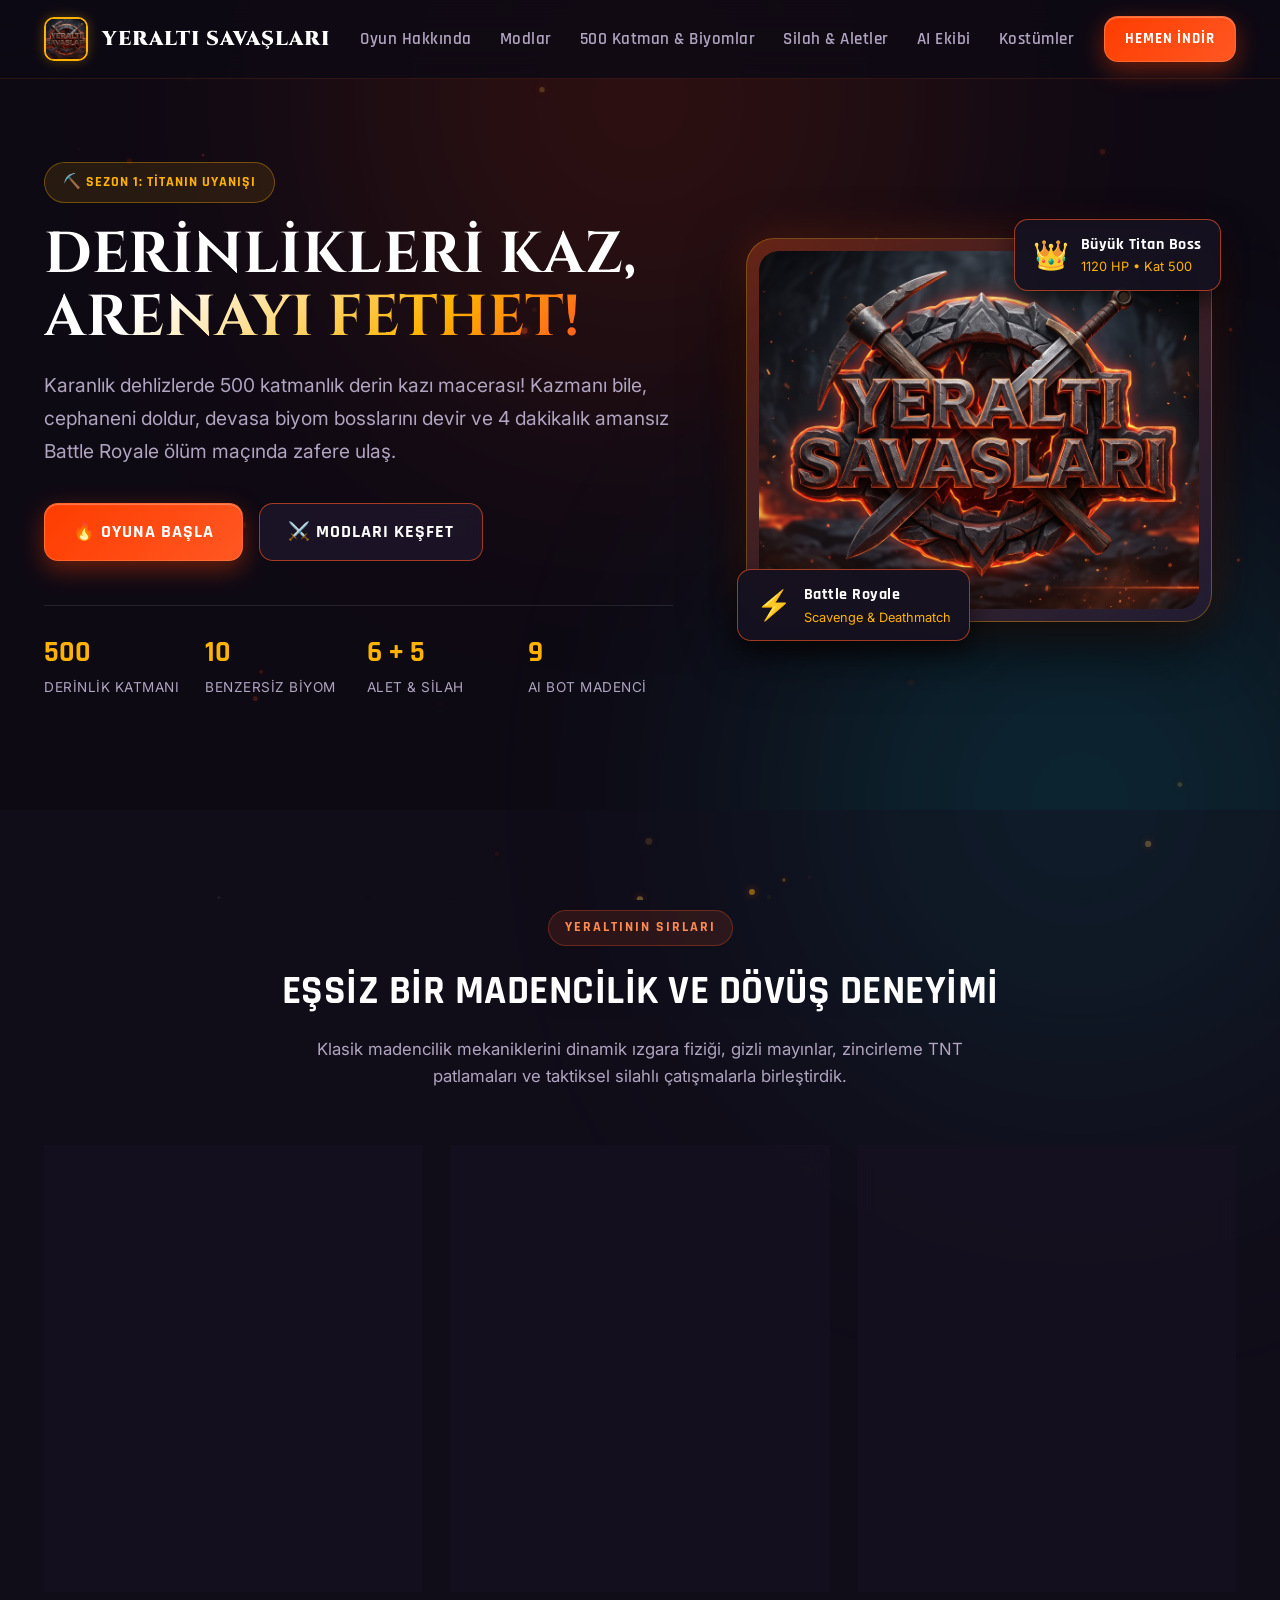
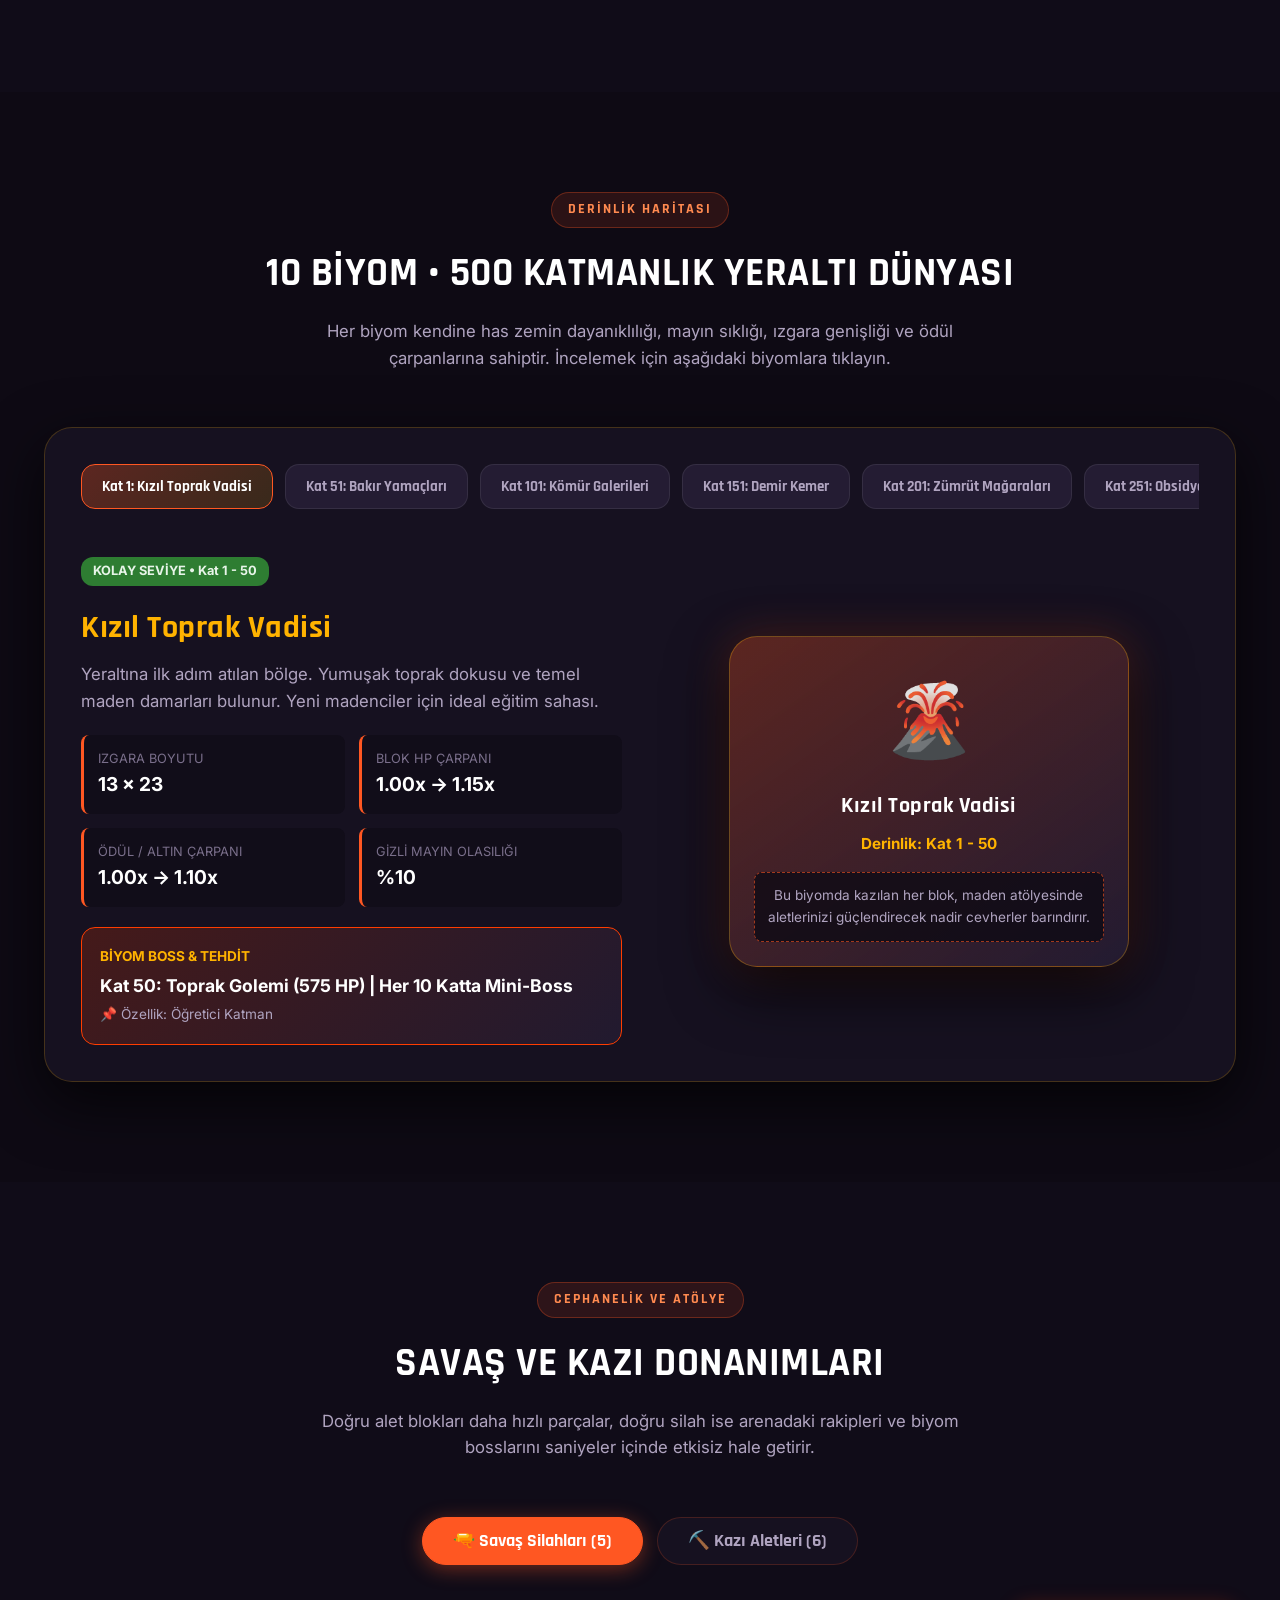
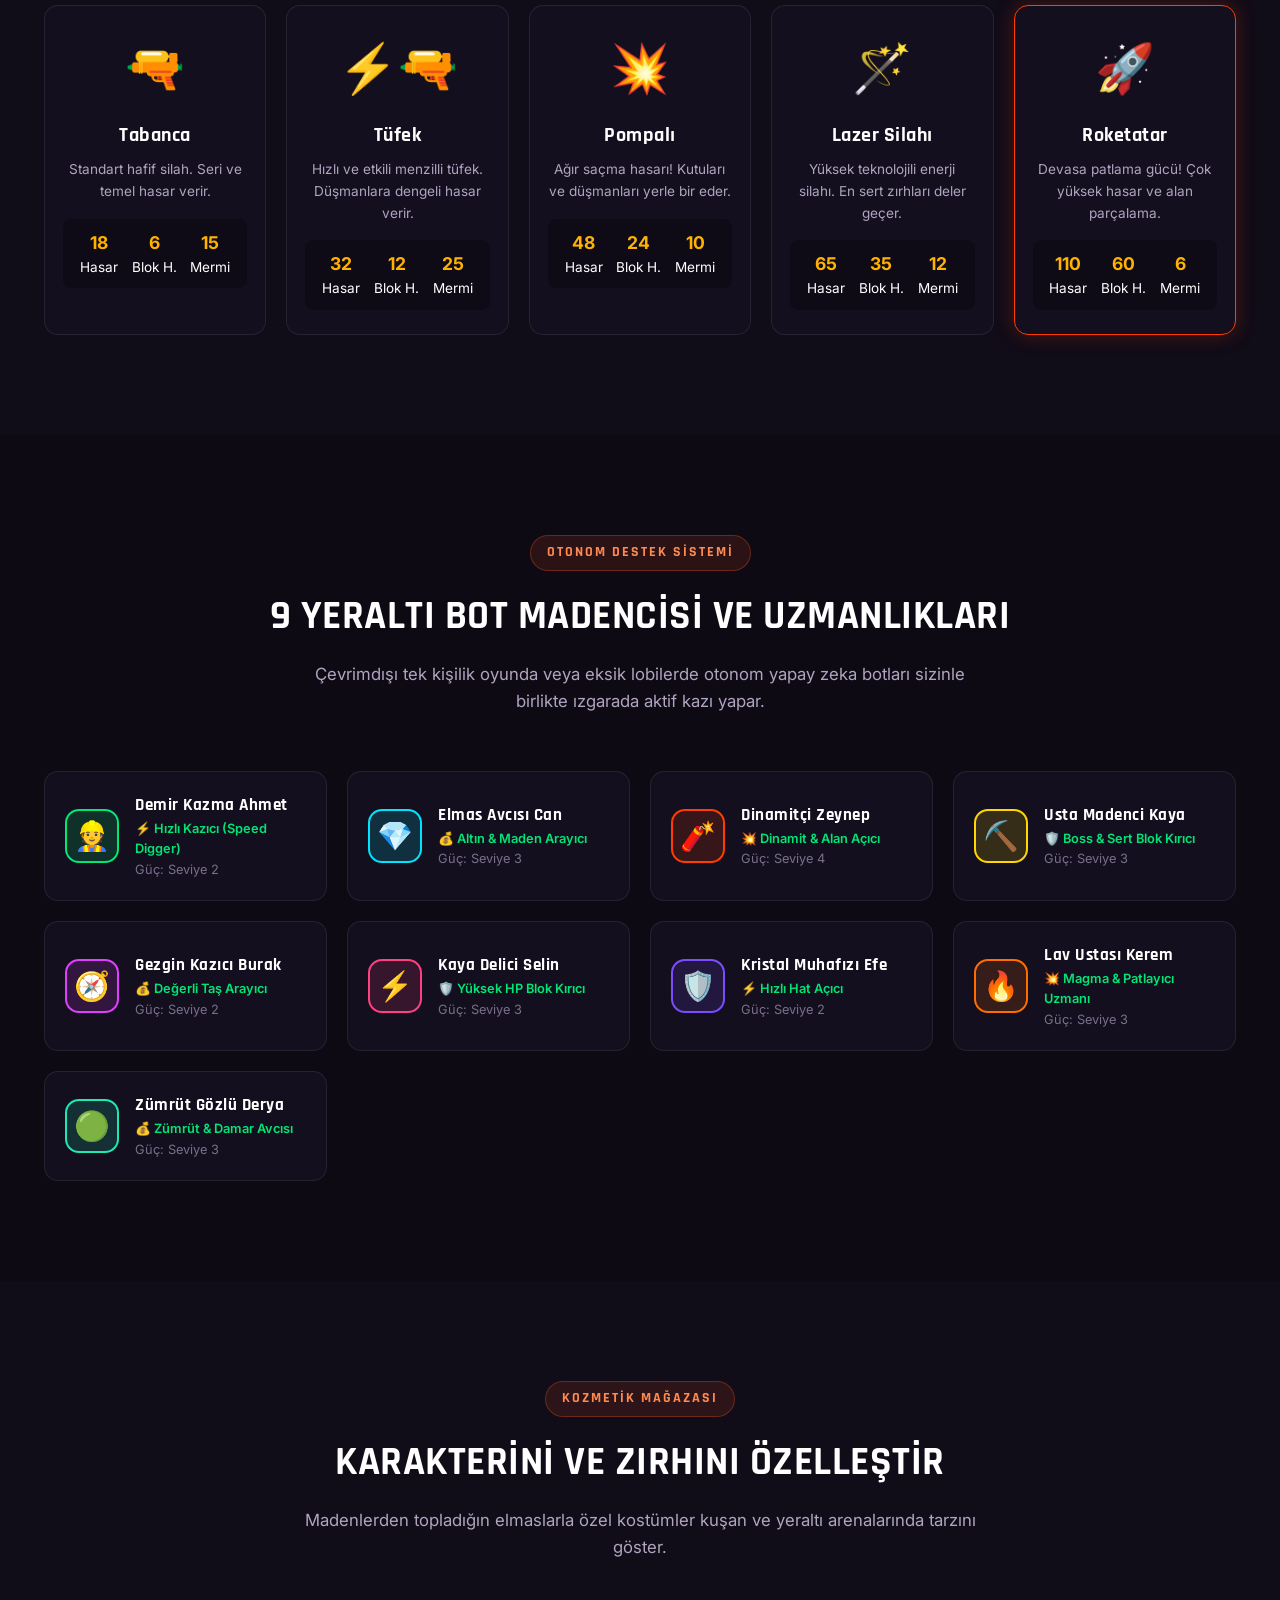
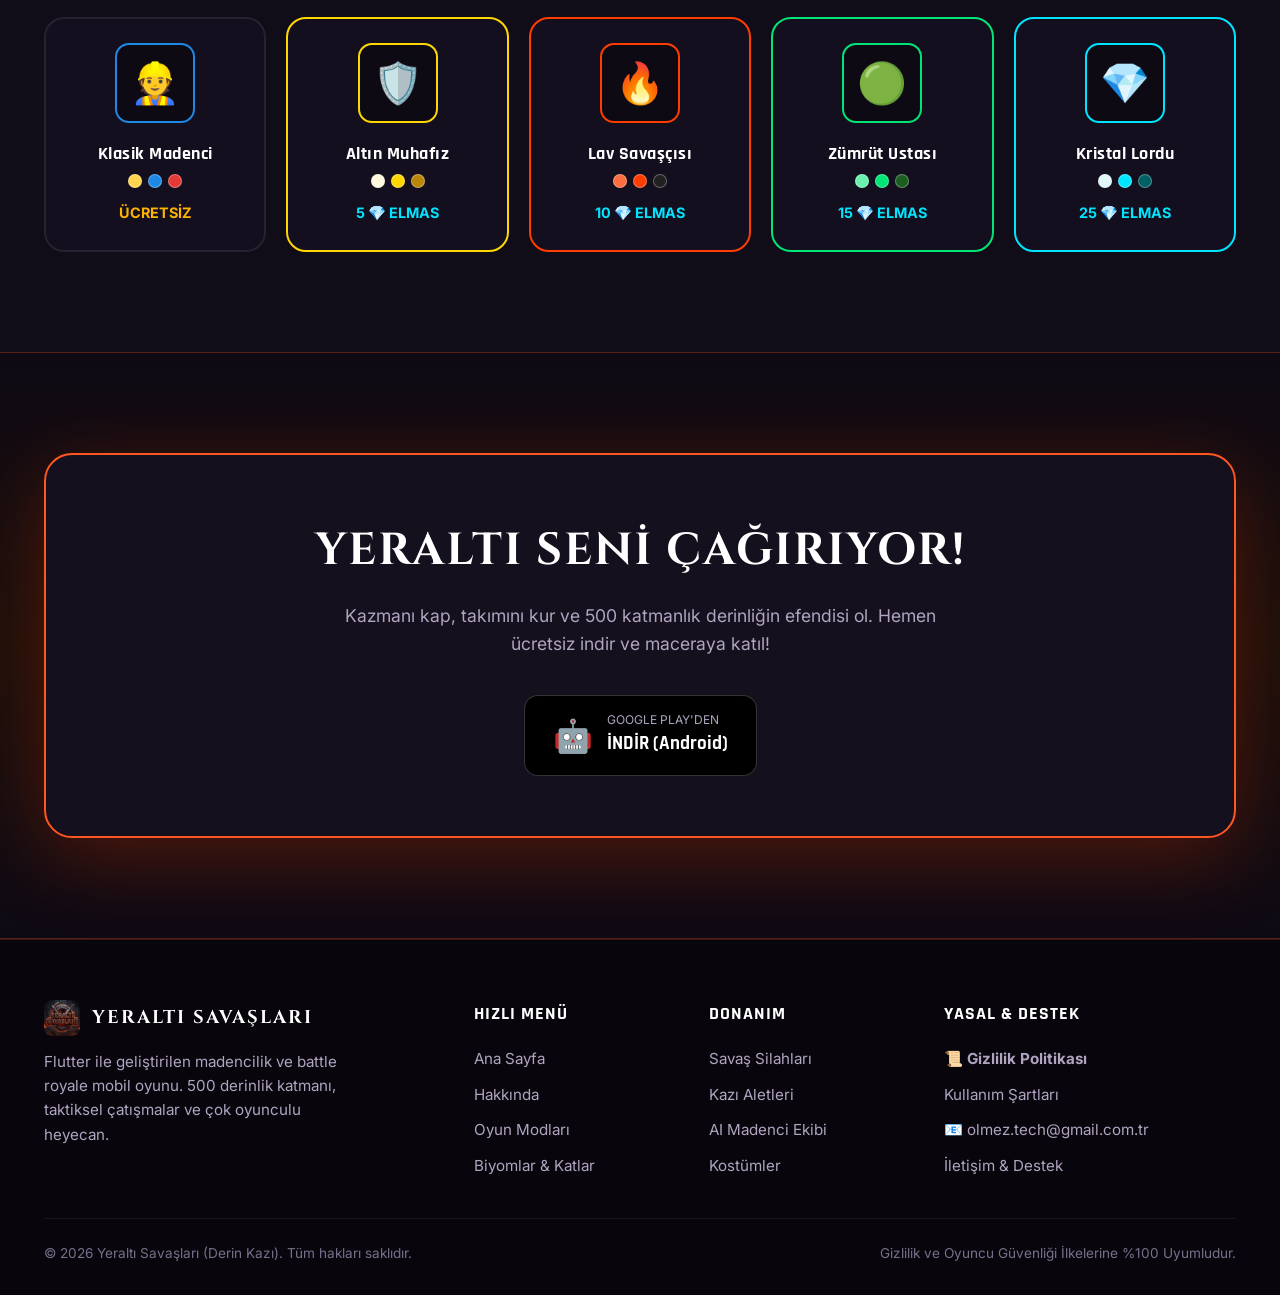
==== commit 2f279bca: "Proje guncellemeleri ve dosya duzenlemeleri" ====
--- a/yeralti-savaslari-web/index.html
+++ b/yeralti-savaslari-web/index.html
@@ -1,4 +1,4 @@
-﻿<!DOCTYPE html>
+<!DOCTYPE html>
 <html lang="tr">
 <head>
   <meta charset="UTF-8">
@@ -6,9 +6,11 @@
   <title>Yeraltı Savaşları - Derin Kazı ve Battle Royale Mobil Oyunu</title>
   <meta name="description" content="Yeraltı Savaşları: 500 katmanlı derin madencilik, 10 biyom, ölümcül silahlar, 9 kişilik AI takımı ve Battle Royale arena dövüşü. Hemen keşfet!">
   <meta name="keywords" content="yeraltı savaşları, derin kazı, madencilik oyunu, battle royale mobil, flutter oyun, madenci, titan boss">
+  <link rel="canonical" href="https://yeraltisavaslari.olmeztech.com.tr">
   <meta property="og:title" content="Yeraltı Savaşları - Derin Kazı & Battle Royale">
   <meta property="og:description" content="500 katmanlık derin kazı, devasa boss savaşları ve 1v1 Battle Royale heyecanı tek bir oyunda!">
   <meta property="og:image" content="img/logo.jpg">
+  <meta property="og:url" content="https://yeraltisavaslari.olmeztech.com.tr">
   <meta property="og:type" content="website">
 
   <!-- Favicon -->
